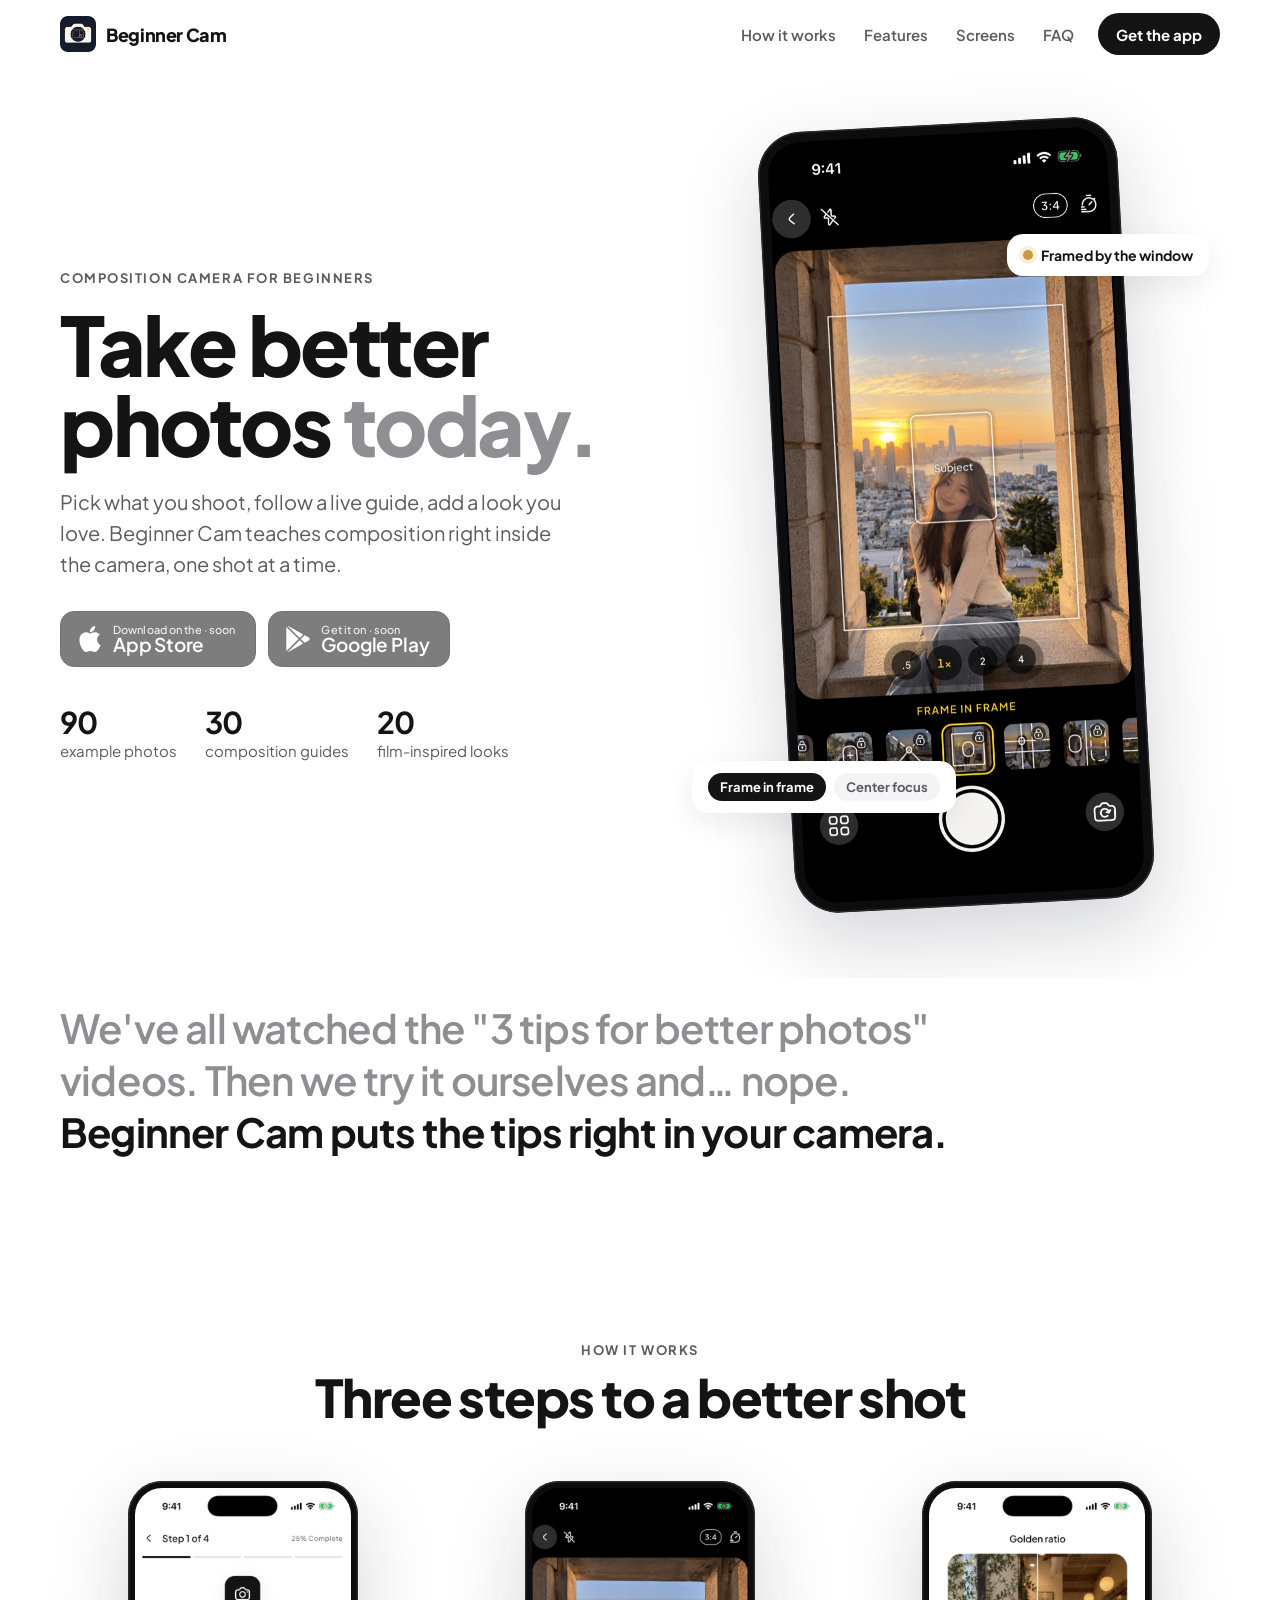
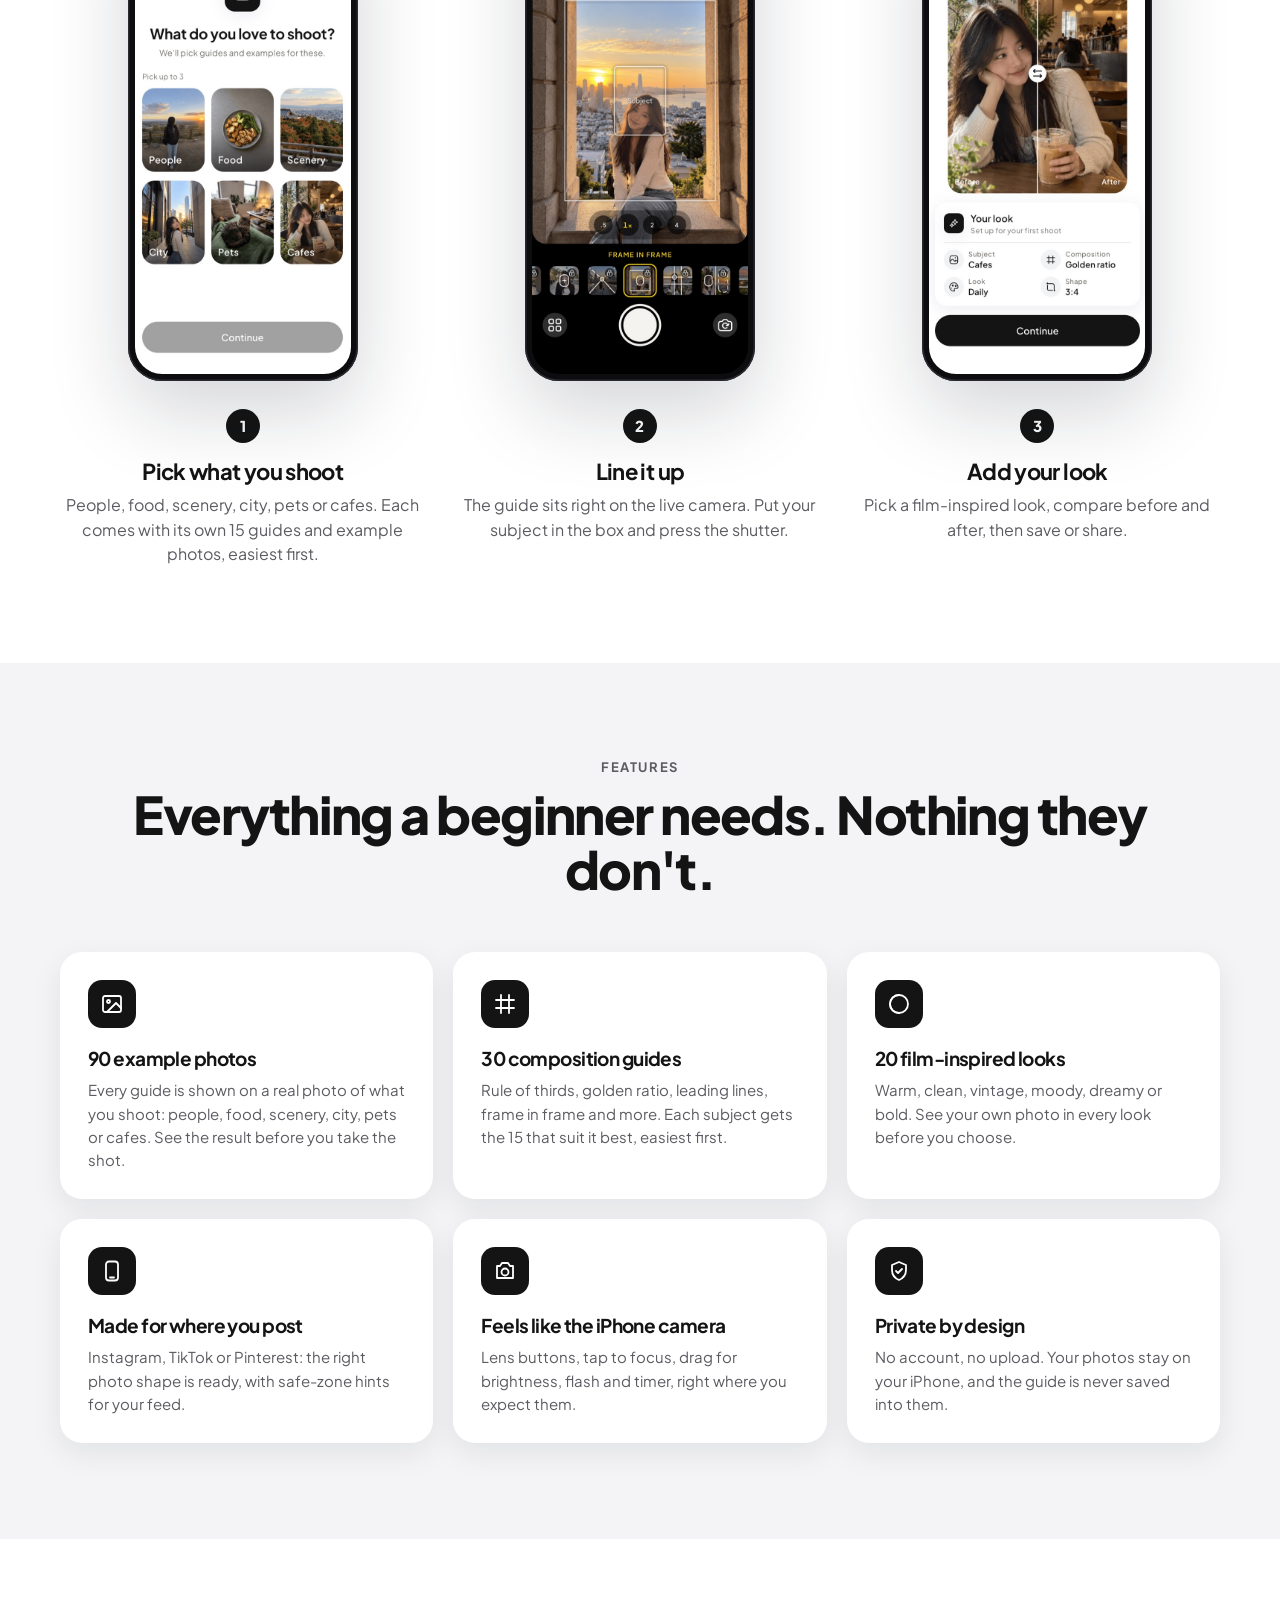
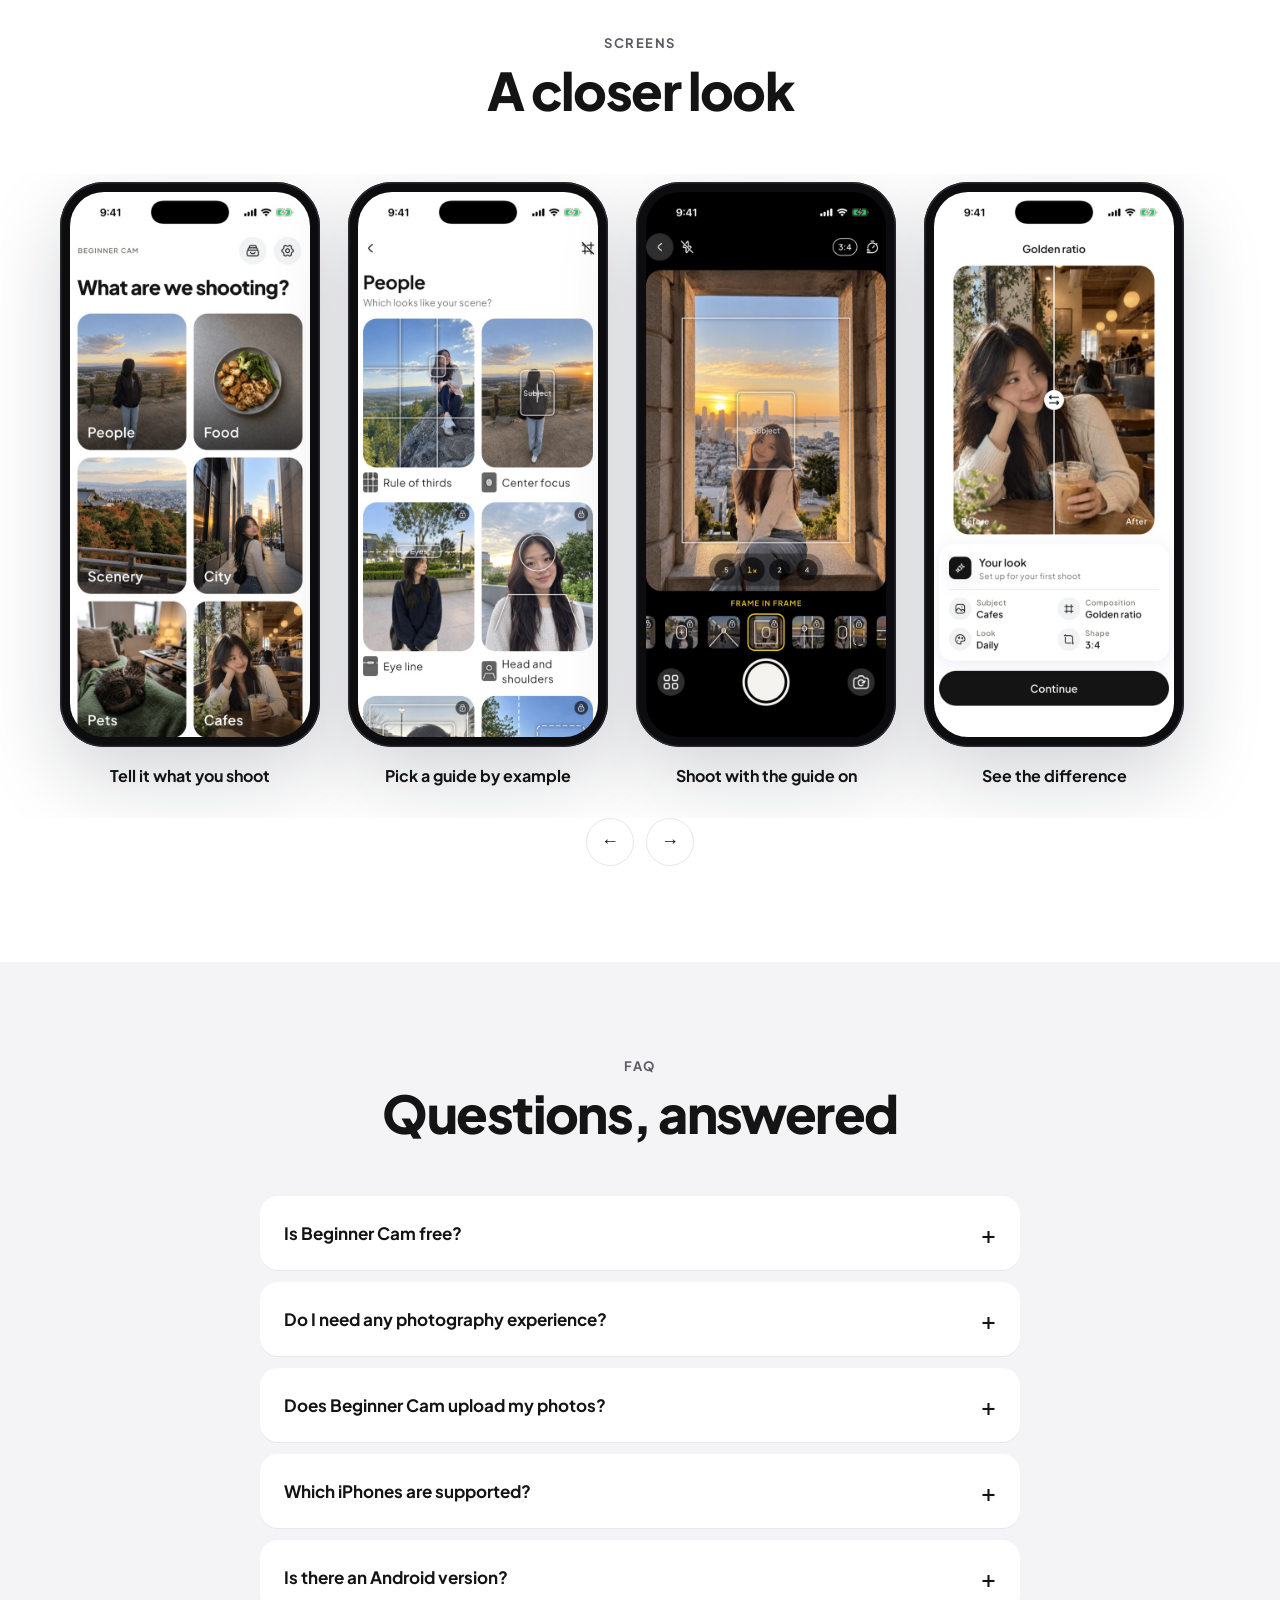
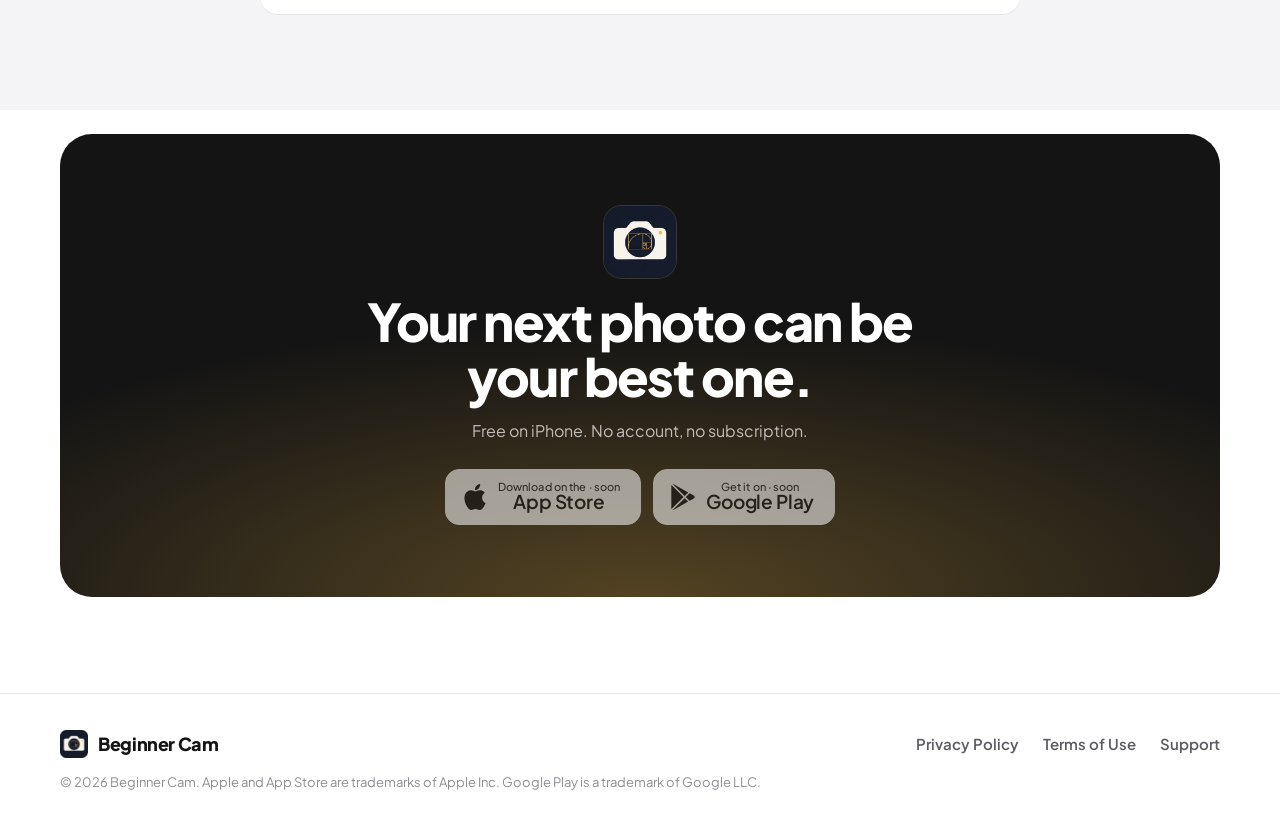
==== index.html @ d9dfa96e "Add support page and link Support to it New /support page with a contact box (pre-filled email and w" ====
<!doctype html>
<html lang="en">
<head>
  <meta charset="utf-8">
  <meta name="viewport" content="width=device-width, initial-scale=1, viewport-fit=cover">

  <!-- SEO. Replace https://www.beginnercam.com/ everywhere (see README.md). -->
  <title>Beginner Cam – Composition Camera: Take Better Photos Today</title>
  <meta name="description" content="Beginner Cam is a free iPhone camera that teaches composition. Pick what you shoot, follow a live guide like the rule of thirds, add a film-inspired look, and take photos you're proud of.">
  <meta name="keywords" content="composition camera, rule of thirds app, photography for beginners, iPhone camera app, photo composition guide, golden ratio camera, better photos">
  <link rel="canonical" href="https://www.beginnercam.com/">
  <meta name="robots" content="index, follow">
  <meta name="theme-color" content="#ffffff">
  <meta name="apple-itunes-app" content="app-id=YOUR_APP_ID">

  <!-- Open Graph and Twitter cards -->
  <meta property="og:type" content="website">
  <meta property="og:site_name" content="Beginner Cam">
  <meta property="og:title" content="Beginner Cam – Take better photos today">
  <meta property="og:description" content="A free iPhone camera with live composition guides and film-inspired looks. Learn the rule of thirds and more, one shot at a time.">
  <meta property="og:url" content="https://www.beginnercam.com/">
  <meta property="og:image" content="https://www.beginnercam.com/assets/og-image.jpg">
  <meta property="og:image:width" content="1200">
  <meta property="og:image:height" content="630">
  <meta property="og:image:alt" content="Beginner Cam screens: pick a subject, shoot with a live guide, compare before and after">
  <meta name="twitter:card" content="summary_large_image">
  <meta name="twitter:title" content="Beginner Cam – Take better photos today">
  <meta name="twitter:description" content="A free iPhone camera with live composition guides and film-inspired looks.">
  <meta name="twitter:image" content="https://www.beginnercam.com/assets/og-image.jpg">

  <link rel="icon" href="favicon.ico" sizes="48x48">
  <link rel="icon" href="assets/favicon-96.png" sizes="96x96" type="image/png">
  <link rel="apple-touch-icon" href="apple-touch-icon.png">
  <link rel="manifest" href="site.webmanifest">

  <link rel="preconnect" href="https://fonts.googleapis.com">
  <link rel="preconnect" href="https://fonts.gstatic.com" crossorigin>
  <link href="https://fonts.googleapis.com/css2?family=Plus+Jakarta+Sans:wght@400;500;600;700;800&display=swap" rel="stylesheet">
  <link rel="stylesheet" href="css/style.css">

  <!-- Structured data: the app, and the FAQ below (keep them in sync). -->
  <script type="application/ld+json">
  {
    "@context": "https://schema.org",
    "@type": "MobileApplication",
    "name": "Beginner Cam – Composition Camera",
    "operatingSystem": "iOS 16 or later",
    "applicationCategory": "PhotographyApplication",
    "description": "A free iPhone camera that teaches composition with live guides and film-inspired looks.",
    "url": "https://www.beginnercam.com/",
    "image": "https://www.beginnercam.com/assets/og-image.jpg",
    "downloadUrl": "https://apps.apple.com/app/idYOUR_APP_ID",
    "offers": { "@type": "Offer", "price": "0", "priceCurrency": "USD" }
  }
  </script>
  <script type="application/ld+json">
  {
    "@context": "https://schema.org",
    "@type": "FAQPage",
    "mainEntity": [
      { "@type": "Question", "name": "Is Beginner Cam free?",
        "acceptedAnswer": { "@type": "Answer", "text": "Yes. Every subject comes with free guides and looks. You can also try every Pro guide and look for free; one payment unlocks saving and sharing those photos. There is no subscription." } },
      { "@type": "Question", "name": "Do I need any photography experience?",
        "acceptedAnswer": { "@type": "Answer", "text": "No. Beginner Cam was made for people who are just starting. Pick what you are shooting, line your subject up with the guide, and press the shutter." } },
      { "@type": "Question", "name": "Does Beginner Cam upload my photos?",
        "acceptedAnswer": { "@type": "Answer", "text": "No. There is no account and no upload. Your photos stay on your iPhone, and the guide lines are never saved into them." } },
      { "@type": "Question", "name": "Which iPhones are supported?",
        "acceptedAnswer": { "@type": "Answer", "text": "Any iPhone running iOS 16 or later." } },
      { "@type": "Question", "name": "Is there an Android version?",
        "acceptedAnswer": { "@type": "Answer", "text": "Beginner Cam is on iPhone today. An Android version is planned." } }
    ]
  }
  </script>
</head>
<body>
  <a class="skip-link" href="#main">Skip to content</a>

  <!-- Top navigation -->
  <header class="nav" id="top">
    <div class="container nav__inner">
      <a class="brand" href="#top" aria-label="Beginner Cam home">
        <img src="assets/icon.webp" alt="" width="36" height="36">
        <span>Beginner Cam</span>
      </a>
      <nav class="nav__links" aria-label="Main">
        <a href="#how">How it works</a>
        <a href="#features">Features</a>
        <a href="#screens">Screens</a>
        <a href="#faq">FAQ</a>
      </nav>
      <a class="btn btn--dark btn--small" href="#download">Get the app</a>
    </div>
  </header>

  <!-- Sticky download bar: slides in once the hero scrolls away (js/main.js). -->
  <div class="sticky-cta" id="sticky-cta" aria-hidden="true">
    <div class="container sticky-cta__inner">
      <div class="sticky-cta__app">
        <img src="assets/icon.webp" alt="" width="44" height="44">
        <div>
          <strong>Beginner Cam</strong>
          <span>Free on iPhone · Composition camera</span>
        </div>
      </div>
      <div class="sticky-cta__buttons">
        <a class="store-badge store-badge--compact store-badge--simple" data-store="apple" href="https://apps.apple.com/app/idYOUR_APP_ID" tabindex="-1" aria-label="Download Beginner Cam on the App Store">
          <svg class="store-badge__logo" viewBox="0 0 24 24" aria-hidden="true"><use href="#logo-apple"/></svg>
          <span class="store-badge__text">Download</span>
        </a>
      </div>
    </div>
  </div>

  <main id="main">
    <!-- Hero -->
    <section class="hero" id="hero">
      <div class="container hero__grid">
        <div class="hero__copy">
          <p class="eyebrow reveal">Composition camera for beginners</p>
          <h1 class="reveal">Take better photos <span class="muted">today.</span></h1>
          <p class="lead reveal">Pick what you shoot, follow a live guide, add a look you love. Beginner Cam teaches composition right inside the camera, one shot at a time.</p>
          <div class="badges reveal" id="download">
            <a class="store-badge" data-store="apple" href="https://apps.apple.com/app/idYOUR_APP_ID">
              <svg class="store-badge__logo" viewBox="0 0 24 24" aria-hidden="true"><use href="#logo-apple"/></svg>
              <span class="store-badge__text"><small>Download on the</small>App Store</span>
            </a>
            <a class="store-badge" data-store="google" href="https://play.google.com/store/apps/details?id=YOUR_PACKAGE">
              <svg class="store-badge__logo" viewBox="0 0 24 24" aria-hidden="true"><use href="#logo-play"/></svg>
              <span class="store-badge__text"><small>Get it on</small>Google Play</span>
            </a>
          </div>
          <ul class="hero__facts reveal" aria-label="Highlights">
            <li><strong>90</strong> example photos</li>
            <li><strong>30</strong> composition guides</li>
            <li><strong>20</strong> film-inspired looks</li>
          </ul>
        </div>
        <div class="hero__visual reveal">
          <div class="phone phone--hero">
            <img src="assets/screens/camera.jpg" alt="The Beginner Cam camera with a Frame in frame guide: a woman framed by a stone window over the city at sunset" width="600" height="1304" fetchpriority="high">
          </div>
          <div class="float-card float-card--top" aria-hidden="true">
            <span class="dot dot--gold"></span> Framed by the window
          </div>
          <div class="float-card float-card--bottom" aria-hidden="true">
            <span class="chip">Frame in frame</span>
            <span class="chip chip--ghost">Center focus</span>
          </div>
        </div>
      </div>
    </section>

    <!-- The problem, in one line -->
    <section class="statement">
      <div class="container">
        <p class="reveal">We've all watched the "3 tips for better photos" videos. Then we try it ourselves and… nope. <strong>Beginner Cam puts the tips right in your camera.</strong></p>
      </div>
    </section>

    <!-- How it works -->
    <section class="section" id="how" aria-labelledby="how-title">
      <div class="container">
        <header class="section__head reveal">
          <p class="eyebrow">How it works</p>
          <h2 id="how-title">Three steps to a better shot</h2>
        </header>
        <ol class="steps">
          <li class="step reveal">
            <div class="phone phone--small"><img src="assets/screens/quiz.jpg" alt="Choosing what you love to shoot: people, food, scenery, city, pets, cafes" width="600" height="1304" loading="lazy"></div>
            <span class="step__num">1</span>
            <h3>Pick what you shoot</h3>
            <p>People, food, scenery, city, pets or cafes. Each comes with its own 15 guides and example photos, easiest first.</p>
          </li>
          <li class="step reveal">
            <div class="phone phone--small"><img src="assets/screens/camera.jpg" alt="The camera with a live composition guide" width="600" height="1304" loading="lazy"></div>
            <span class="step__num">2</span>
            <h3>Line it up</h3>
            <p>The guide sits right on the live camera. Put your subject in the box and press the shutter.</p>
          </li>
          <li class="step reveal">
            <div class="phone phone--small"><img src="assets/screens/result.jpg" alt="Before and after comparison with the chosen look" width="600" height="1304" loading="lazy"></div>
            <span class="step__num">3</span>
            <h3>Add your look</h3>
            <p>Pick a film-inspired look, compare before and after, then save or share.</p>
          </li>
        </ol>
      </div>
    </section>

    <!-- Features -->
    <section class="section section--soft" id="features" aria-labelledby="features-title">
      <div class="container">
        <header class="section__head reveal">
          <p class="eyebrow">Features</p>
          <h2 id="features-title">Everything a beginner needs. Nothing they don't.</h2>
        </header>
        <div class="features">
          <article class="feature reveal">
            <div class="feature__icon" aria-hidden="true"><svg viewBox="0 0 24 24"><rect x="3" y="4" width="18" height="16" rx="2"/><circle cx="8.5" cy="9.5" r="1.5"/><path d="M21 16l-5-5-9 9"/></svg></div>
            <h3>90 example photos</h3>
            <p>Every guide is shown on a real photo of what you shoot: people, food, scenery, city, pets or cafes. See the result before you take the shot.</p>
          </article>
          <article class="feature reveal">
            <div class="feature__icon" aria-hidden="true"><svg viewBox="0 0 24 24"><path d="M8 3v18M16 3v18M3 8h18M3 16h18"/></svg></div>
            <h3>30 composition guides</h3>
            <p>Rule of thirds, golden ratio, leading lines, frame in frame and more. Each subject gets the 15 that suit it best, easiest first.</p>
          </article>
          <article class="feature reveal">
            <div class="feature__icon" aria-hidden="true"><svg viewBox="0 0 24 24"><circle cx="12" cy="12" r="9"/><path d="M12 3a9 9 0 0 0 0 18"/></svg></div>
            <h3>20 film-inspired looks</h3>
            <p>Warm, clean, vintage, moody, dreamy or bold. See your own photo in every look before you choose.</p>
          </article>
          <article class="feature reveal">
            <div class="feature__icon" aria-hidden="true"><svg viewBox="0 0 24 24"><rect x="6" y="2.5" width="12" height="19" rx="3"/><path d="M10 18.5h4"/></svg></div>
            <h3>Made for where you post</h3>
            <p>Instagram, TikTok or Pinterest: the right photo shape is ready, with safe-zone hints for your feed.</p>
          </article>
          <article class="feature reveal">
            <div class="feature__icon" aria-hidden="true"><svg viewBox="0 0 24 24"><path d="M4 7h3l2-3h6l2 3h3v12H4z"/><circle cx="12" cy="13" r="3.5"/></svg></div>
            <h3>Feels like the iPhone camera</h3>
            <p>Lens buttons, tap to focus, drag for brightness, flash and timer, right where you expect them.</p>
          </article>
          <article class="feature reveal">
            <div class="feature__icon" aria-hidden="true"><svg viewBox="0 0 24 24"><path d="M12 3l7 3v5c0 5-3.5 8.5-7 10-3.5-1.5-7-5-7-10V6z"/><path d="M9 12l2 2 4-4"/></svg></div>
            <h3>Private by design</h3>
            <p>No account, no upload. Your photos stay on your iPhone, and the guide is never saved into them.</p>
          </article>
        </div>
      </div>
    </section>

    <!-- Screenshots -->
    <section class="section" id="screens" aria-labelledby="screens-title">
      <div class="container">
        <header class="section__head reveal">
          <p class="eyebrow">Screens</p>
          <h2 id="screens-title">A closer look</h2>
        </header>
      </div>
      <div class="gallery" tabindex="0" aria-label="App screenshots, scroll sideways">
        <figure class="gallery__item">
          <div class="phone"><img src="assets/screens/home.jpg" alt="Home screen with six subjects" width="600" height="1304" loading="lazy"></div>
          <figcaption>Tell it what you shoot</figcaption>
        </figure>
        <figure class="gallery__item">
          <div class="phone"><img src="assets/screens/picker.jpg" alt="Composition picker showing guides drawn over example photos" width="600" height="1304" loading="lazy"></div>
          <figcaption>Pick a guide by example</figcaption>
        </figure>
        <figure class="gallery__item">
          <div class="phone"><img src="assets/screens/camera.jpg" alt="Camera with the guide over the live view" width="600" height="1304" loading="lazy"></div>
          <figcaption>Shoot with the guide on</figcaption>
        </figure>
        <figure class="gallery__item">
          <div class="phone"><img src="assets/screens/result.jpg" alt="Before and after with your look" width="600" height="1304" loading="lazy"></div>
          <figcaption>See the difference</figcaption>
        </figure>
      </div>
      <div class="container gallery__nav">
        <button class="round-btn" type="button" data-scroll="-1" aria-label="Previous screens">&larr;</button>
        <button class="round-btn" type="button" data-scroll="1" aria-label="Next screens">&rarr;</button>
      </div>
    </section>

    <!-- FAQ -->
    <section class="section section--soft" id="faq" aria-labelledby="faq-title">
      <div class="container container--narrow">
        <header class="section__head reveal">
          <p class="eyebrow">FAQ</p>
          <h2 id="faq-title">Questions, answered</h2>
        </header>
        <div class="faq">
          <details class="reveal">
            <summary>Is Beginner Cam free?</summary>
            <p>Yes. Every subject comes with free guides and looks. You can also try every Pro guide and look for free; one payment unlocks saving and sharing those photos. There is no subscription.</p>
          </details>
          <details class="reveal">
            <summary>Do I need any photography experience?</summary>
            <p>No. Beginner Cam was made for people who are just starting. Pick what you are shooting, line your subject up with the guide, and press the shutter.</p>
          </details>
          <details class="reveal">
            <summary>Does Beginner Cam upload my photos?</summary>
            <p>No. There is no account and no upload. Your photos stay on your iPhone, and the guide lines are never saved into them.</p>
          </details>
          <details class="reveal">
            <summary>Which iPhones are supported?</summary>
            <p>Any iPhone running iOS 16 or later.</p>
          </details>
          <details class="reveal">
            <summary>Is there an Android version?</summary>
            <p>Beginner Cam is on iPhone today. An Android version is planned.</p>
          </details>
        </div>
      </div>
    </section>

    <!-- Final call to action -->
    <section class="cta">
      <div class="container cta__inner reveal">
        <img src="assets/icon.webp" alt="" width="72" height="72">
        <h2>Your next photo can be your best one.</h2>
        <p>Free on iPhone. No account, no subscription.</p>
        <div class="badges badges--center">
          <a class="store-badge store-badge--light" data-store="apple" href="https://apps.apple.com/app/idYOUR_APP_ID">
            <svg class="store-badge__logo" viewBox="0 0 24 24" aria-hidden="true"><use href="#logo-apple"/></svg>
            <span class="store-badge__text"><small>Download on the</small>App Store</span>
          </a>
          <a class="store-badge store-badge--light" data-store="google" href="https://play.google.com/store/apps/details?id=YOUR_PACKAGE">
            <svg class="store-badge__logo" viewBox="0 0 24 24" aria-hidden="true"><use href="#logo-play"/></svg>
            <span class="store-badge__text"><small>Get it on</small>Google Play</span>
          </a>
        </div>
      </div>
    </section>
  </main>

  <footer class="footer">
    <div class="container footer__inner">
      <a class="brand" href="#top">
        <img src="assets/icon.webp" alt="" width="28" height="28">
        <span>Beginner Cam</span>
      </a>
      <nav aria-label="Footer">
        <a href="/privacy">Privacy Policy</a>
        <a href="/terms">Terms of Use</a>
        <a href="/support">Support</a>
      </nav>
      <p class="footer__legal">© <span id="year">2026</span> Beginner Cam. Apple and App Store are trademarks of Apple Inc. Google Play is a trademark of Google LLC.</p>
    </div>
  </footer>

  <!-- Store logos, used by every badge. -->
  <svg width="0" height="0" style="position:absolute" aria-hidden="true">
    <symbol id="logo-apple" viewBox="0 0 24 24"><path fill="currentColor" d="M12.152 6.896c-.948 0-2.415-1.078-3.96-1.04-2.04.027-3.91 1.183-4.961 3.014-2.117 3.675-.546 9.103 1.519 12.09 1.013 1.454 2.208 3.09 3.792 3.039 1.52-.065 2.09-.987 3.935-.987 1.831 0 2.35.987 3.96.948 1.637-.026 2.676-1.48 3.676-2.948 1.156-1.688 1.636-3.325 1.662-3.415-.039-.013-3.182-1.221-3.22-4.857-.026-3.04 2.48-4.494 2.597-4.559-1.429-2.09-3.623-2.324-4.39-2.376-2-.156-3.675 1.09-4.61 1.09zM15.53 3.83c.843-1.012 1.4-2.427 1.245-3.83-1.207.052-2.662.805-3.532 1.818-.78.896-1.454 2.338-1.273 3.714 1.338.104 2.715-.688 3.559-1.701"/></symbol>
    <symbol id="logo-play" viewBox="0 0 24 24"><path fill="currentColor" d="M22.018 13.298l-3.919 2.218-3.515-3.493 3.543-3.521 3.891 2.202a1.49 1.49 0 0 1 0 2.594zM1.337.924a1.486 1.486 0 0 0-.112.568v21.017c0 .217.045.419.124.6l11.155-11.087L1.337.924zm12.207 10.065l3.258-3.238L3.45.195a1.466 1.466 0 0 0-.946-.179l11.04 10.973zm0 2.067l-11 10.933c.298.036.612-.016.906-.183l13.324-7.54-3.23-3.21z"/></symbol>
  </svg>

  <script src="js/main.js" defer></script>
</body>
</html>
---- css/style.css ----
/* Beginner Cam website. Black and white with one gold accent, like the app. */

:root {
  --ink: #141414;
  --ink-2: #5b5b61;
  --ink-3: #8e8e93;
  --canvas: #ffffff;
  --soft: #f4f4f6;
  --hairline: #e6e7eb;
  --gold: #c99a3d;
  --gold-soft: #f7efde;
  --radius: 22px;
  --radius-lg: 32px;
  --shadow: 0 10px 30px rgba(16, 24, 40, 0.08);
  --shadow-lg: 0 30px 80px rgba(16, 24, 40, 0.18);
  --max: 1160px;
  --gutter: 20px;
  --nav-h: 68px;
  --ease: cubic-bezier(0.2, 0.8, 0.2, 1);
  font-family: "Plus Jakarta Sans", system-ui, -apple-system, "Segoe UI", sans-serif;
  color: var(--ink);
  background: var(--canvas);
  -webkit-font-smoothing: antialiased;
  text-rendering: optimizeLegibility;
}

*,
*::before,
*::after { box-sizing: border-box; }

html { scroll-behavior: smooth; scroll-padding-top: 96px; }
body { margin: 0; overflow-x: hidden; background: var(--canvas); }
img { display: block; max-width: 100%; height: auto; }
a { color: inherit; text-decoration: none; }
h1, h2, h3, p { margin: 0; }
h1, h2, h3 { letter-spacing: -0.03em; }

.container { width: min(var(--max), 100% - 2 * var(--gutter)); margin-inline: auto; }
.container--narrow { width: min(760px, 100% - 2 * var(--gutter)); }

.skip-link {
  position: absolute; left: 12px; top: -48px; z-index: 100;
  padding: 10px 14px; border-radius: 12px; background: var(--ink); color: #fff;
}
.skip-link:focus { top: 12px; }

:focus-visible { outline: 3px solid var(--gold); outline-offset: 3px; border-radius: 8px; }

.eyebrow {
  font-size: 13px; font-weight: 700; letter-spacing: 0.12em;
  text-transform: uppercase; color: var(--ink-2);
}
.muted { color: var(--ink-3); }

/* Buttons */
.btn {
  display: inline-flex; align-items: center; justify-content: center;
  height: 52px; padding: 0 24px; border-radius: 999px;
  font-weight: 700; transition: transform 0.2s var(--ease), background 0.2s;
}
.btn:active { transform: scale(0.97); }
.btn--dark { background: var(--ink); color: #fff; }
.btn--dark:hover { background: #2a2a2e; }
.btn--small { height: 42px; padding: 0 18px; font-size: 15px; }

/* Store badges: replace with the official artwork before launch (README). */
.badges { display: flex; flex-wrap: wrap; gap: 12px; }
.badges--center { justify-content: center; }
.store-badge {
  display: inline-flex; align-items: center; gap: 10px;
  height: 56px; padding: 0 20px 0 16px; border-radius: 14px;
  background: var(--ink); color: #fff; border: 1px solid #000;
  transition: transform 0.2s var(--ease), box-shadow 0.2s var(--ease);
}
.store-badge:hover { transform: translateY(-2px); box-shadow: var(--shadow); }
.store-badge__logo { width: 26px; height: 26px; flex: none; }
.store-badge__text { display: flex; flex-direction: column; line-height: 1.05; font-size: 19px; font-weight: 600; letter-spacing: -0.01em; }
.store-badge__text small { font-size: 11px; font-weight: 500; letter-spacing: 0.01em; opacity: 0.9; }
.store-badge--compact { height: 44px; padding: 0 14px 0 12px; border-radius: 11px; gap: 8px; }
.store-badge--compact .store-badge__logo { width: 20px; height: 20px; }
.store-badge--compact .store-badge__text { font-size: 15px; }
.store-badge--compact .store-badge__text small { font-size: 9px; }
.store-badge--light { background: #fff; color: var(--ink); border-color: #fff; }
.store-badge.is-soon { opacity: 0.55; cursor: default; pointer-events: none; }
.store-badge.is-soon .store-badge__text small::after { content: " · soon"; }
.store-badge--simple { padding: 0 18px 0 14px; border-radius: 999px; }
.store-badge--simple .store-badge__text { flex-direction: row; white-space: nowrap; font-size: 15px; font-weight: 700; }
.store-badge--simple.is-soon .store-badge__text::after { content: " · soon"; font-weight: 500; opacity: .8; }

/* Top navigation */
.nav {
  position: absolute; inset: 0 0 auto; z-index: 20; height: var(--nav-h);
  display: flex; align-items: center;
}
.nav__inner { display: flex; align-items: center; gap: 24px; }
.brand { display: inline-flex; align-items: center; gap: 10px; font-weight: 800; letter-spacing: -0.02em; font-size: 18px; }
.nav__links { display: flex; gap: 28px; margin-left: auto; font-weight: 600; font-size: 15px; color: var(--ink-2); }
.nav__links a:hover { color: var(--ink); }

/* Sticky download bar */
.sticky-cta {
  position: fixed; inset: 0 0 auto; z-index: 50;
  background: rgba(255, 255, 255, 0.86);
  -webkit-backdrop-filter: saturate(180%) blur(16px);
  backdrop-filter: saturate(180%) blur(16px);
  border-bottom: 1px solid var(--hairline);
  transform: translateY(-110%);
  transition: transform 0.45s var(--ease), box-shadow 0.45s var(--ease);
}
.sticky-cta.is-visible { transform: translateY(0); box-shadow: 0 6px 24px rgba(16, 24, 40, 0.06); }
.sticky-cta__inner { display: flex; align-items: center; justify-content: space-between; gap: 16px; min-height: 72px; padding-block: 12px; }
.sticky-cta__app { display: flex; align-items: center; gap: 12px; min-width: 0; }
.sticky-cta__app img { flex: none; }
.sticky-cta__app strong { display: block; font-size: 16px; }
.sticky-cta__app span { display: block; font-size: 13px; color: var(--ink-2); white-space: nowrap; overflow: hidden; text-overflow: ellipsis; }
.sticky-cta__buttons { display: flex; gap: 8px; flex: none; }

/* Hero */
.hero { position: relative; padding: calc(var(--nav-h) + 56px) 0 72px; overflow: hidden; }
.hero::before {
  content: ""; position: absolute; inset: -20% -10% auto auto; width: 720px; height: 720px;
  background: radial-gradient(closest-side, var(--gold-soft), transparent);
  z-index: -1;
}
.hero__grid { display: grid; grid-template-columns: 1.05fr 0.95fr; gap: 48px; align-items: center; }
.hero h1 { font-size: clamp(44px, 6.4vw, 84px); line-height: 0.98; font-weight: 800; margin: 18px 0 22px; }
.lead { font-size: clamp(17px, 1.6vw, 20px); line-height: 1.55; color: var(--ink-2); max-width: 34ch; margin-bottom: 32px; }
.hero__facts { list-style: none; display: flex; flex-wrap: wrap; gap: 28px; padding: 0; margin: 36px 0 0; color: var(--ink-2); font-size: 15px; }
.hero__facts strong { display: block; font-size: 30px; color: var(--ink); letter-spacing: -0.03em; }
.hero__visual { position: relative; display: grid; place-items: center; }

/* Phone frame around screenshots */
.phone {
  position: relative; border-radius: 44px; padding: 10px; background: #0d0d0f;
  box-shadow: var(--shadow-lg), inset 0 0 0 1.5px #2a2a2e;
  aspect-ratio: 600 / 1304;
}
.phone img { width: 100%; height: 100%; object-fit: cover; border-radius: 34px; }
.phone--hero { width: min(360px, 78vw); transform: rotate(-3deg); }
.phone--small { width: min(230px, 62vw); margin: 0 auto 28px; border-radius: 34px; padding: 7px; }
.phone--small img { border-radius: 27px; }

.float-card {
  position: absolute; display: flex; align-items: center; gap: 8px;
  padding: 12px 16px; border-radius: 16px; background: #fff;
  box-shadow: var(--shadow); font-weight: 700; font-size: 14px;
  animation: float 6s ease-in-out infinite;
}
.float-card--top { top: 14%; right: 2%; }
.float-card--bottom { bottom: 12%; left: 0; animation-delay: -3s; }
.dot { width: 10px; height: 10px; border-radius: 50%; }
.dot--gold { background: var(--gold); box-shadow: 0 0 0 4px var(--gold-soft); }
.chip { padding: 6px 12px; border-radius: 999px; background: var(--ink); color: #fff; font-size: 13px; }
.chip--ghost { background: var(--soft); color: var(--ink-2); }
@keyframes float { 50% { transform: translateY(-10px); } }

/* Statement */
.statement { padding: 24px 0 88px; }
.statement p {
  font-size: clamp(24px, 3.2vw, 40px); line-height: 1.3; font-weight: 600;
  letter-spacing: -0.02em; color: var(--ink-3); max-width: 900px;
}
.statement strong { color: var(--ink); font-weight: 700; }

/* Sections */
.section { padding: 96px 0; }
.section--soft { background: var(--soft); }
.section__head { text-align: center; margin-bottom: 56px; }
.section__head h2 { font-size: clamp(32px, 4.4vw, 52px); line-height: 1.05; font-weight: 800; margin-top: 12px; }

/* Steps */
.steps { list-style: none; padding: 0; margin: 0; display: grid; grid-template-columns: repeat(3, 1fr); gap: 32px; }
.step { text-align: center; }
.step__num {
  display: inline-grid; place-items: center; width: 34px; height: 34px; border-radius: 50%;
  background: var(--ink); color: #fff; font-weight: 800; font-size: 15px; margin-bottom: 14px;
}
.step h3 { font-size: 22px; margin-bottom: 8px; }
.step p { color: var(--ink-2); line-height: 1.55; max-width: 30ch; margin-inline: auto; }

/* Features */
.features { display: grid; grid-template-columns: repeat(3, 1fr); gap: 20px; }
.feature {
  background: #fff; border-radius: var(--radius); padding: 28px; box-shadow: var(--shadow);
  transition: transform 0.3s var(--ease), box-shadow 0.3s var(--ease);
}
.feature:hover { transform: translateY(-4px); box-shadow: var(--shadow-lg); }
.feature__icon {
  width: 48px; height: 48px; border-radius: 14px; background: var(--ink); color: #fff;
  display: grid; place-items: center; margin-bottom: 18px;
}
.feature__icon svg { width: 24px; height: 24px; fill: none; stroke: currentColor; stroke-width: 1.8; stroke-linecap: round; stroke-linejoin: round; }
.feature h3 { font-size: 19px; margin-bottom: 8px; }
.feature p { color: var(--ink-2); line-height: 1.55; font-size: 15px; }

/* Screenshot gallery: sideways scroll with snap */
.gallery {
  display: flex; gap: 28px; overflow-x: auto; scroll-snap-type: x mandatory;
  padding: 8px max(var(--gutter), calc((100vw - var(--max)) / 2)) 32px;
  scrollbar-width: none;
}
.gallery::-webkit-scrollbar { display: none; }
.gallery__item { flex: none; width: min(260px, 66vw); margin: 0; scroll-snap-align: center; text-align: center; }
.gallery__item figcaption { margin-top: 18px; font-weight: 700; }
.gallery__nav { display: flex; justify-content: center; gap: 12px; }
.round-btn {
  width: 48px; height: 48px; border-radius: 50%; border: 1px solid var(--hairline);
  background: #fff; font-size: 18px; cursor: pointer; color: var(--ink);
  transition: background 0.2s, transform 0.2s var(--ease);
}
.round-btn:hover { background: var(--soft); }
.round-btn:active { transform: scale(0.94); }

/* FAQ */
.faq { display: grid; gap: 12px; }
.faq details {
  background: #fff; border-radius: 18px; padding: 0 24px; box-shadow: 0 1px 0 var(--hairline);
}
.faq summary {
  list-style: none; cursor: pointer; padding: 22px 0; font-weight: 700; font-size: 17px;
  display: flex; justify-content: space-between; align-items: center; gap: 16px;
}
.faq summary::-webkit-details-marker { display: none; }
.faq summary::after { content: "+"; font-size: 24px; font-weight: 500; transition: transform 0.3s var(--ease); }
.faq details[open] summary::after { transform: rotate(45deg); }
.faq details p { padding: 0 0 22px; color: var(--ink-2); line-height: 1.6; }

/* Final CTA */
.cta { padding: 24px 0 96px; }
.cta__inner {
  background: var(--ink); color: #fff; border-radius: var(--radius-lg);
  padding: 72px 24px; text-align: center; display: grid; justify-items: center; gap: 16px;
  position: relative; overflow: hidden;
}
.cta__inner::before {
  content: ""; position: absolute; inset: auto -20% -60% -20%; height: 120%;
  background: radial-gradient(closest-side, rgba(201, 154, 61, 0.35), transparent);
}
.cta__inner > * { position: relative; }
.cta__inner img { border-radius: 18px; box-shadow: 0 0 0 1px rgba(255,255,255,.15); }
.cta h2 { font-size: clamp(30px, 4.4vw, 52px); line-height: 1.05; font-weight: 800; max-width: 18ch; }
.cta p { color: rgba(255, 255, 255, 0.7); margin-bottom: 12px; }

/* Footer */
.footer { border-top: 1px solid var(--hairline); padding: 36px 0 48px; }
.footer__inner { display: flex; flex-wrap: wrap; align-items: center; gap: 16px 32px; }
.footer nav { display: flex; gap: 24px; margin-left: auto; color: var(--ink-2); font-weight: 600; font-size: 15px; }
.footer nav a:hover { color: var(--ink); }
.footer__legal { width: 100%; color: var(--ink-3); font-size: 13px; }

/* Scroll reveal (js/main.js adds .is-in) */
.js .reveal { opacity: 0; transform: translateY(24px); transition: opacity 0.7s var(--ease), transform 0.7s var(--ease); }
.js .reveal.is-in { opacity: 1; transform: none; }

/* Legal pages */
.legal { padding: calc(var(--nav-h) + 40px) 0 96px; }
.legal h1 { font-size: clamp(34px, 5vw, 52px); font-weight: 800; margin-bottom: 8px; }
.legal .updated { color: var(--ink-3); margin-bottom: 40px; }
.legal h2 { font-size: 22px; margin: 36px 0 10px; }
.legal p, .legal li { color: var(--ink-2); line-height: 1.7; }
.legal ul { padding-left: 22px; }
.legal a { text-decoration: underline; }
.legal .note { background: var(--gold-soft); border-radius: 14px; padding: 14px 18px; color: var(--ink); }

/* Support page */
.support-contact { background: var(--soft); border-radius: var(--radius); padding: 28px 28px 22px; margin-bottom: 8px; }
.support-contact h2 { margin-top: 0; }
.support-contact .btn { margin: 10px 0 8px; text-decoration: none; }
.legal .support-contact__email { color: var(--ink-3); font-size: 15px; margin-bottom: 18px; }
.legal .faq details { background: var(--soft); box-shadow: none; }
.legal .faq summary { font-size: 16px; padding: 18px 0; }
.legal .faq details p { padding-bottom: 18px; }
.support-more { margin-top: 40px; }
@media (max-width: 720px) { .support-contact { padding: 22px 20px 16px; } }

/* Tablet */
@media (max-width: 960px) {
  .hero__grid { grid-template-columns: 1fr; text-align: center; }
  .lead { margin-inline: auto; }
  .badges { justify-content: center; }
  .hero__facts { justify-content: center; }
  .hero__visual { margin-top: 24px; }
  .features { grid-template-columns: repeat(2, 1fr); }
  .statement p { text-align: center; margin-inline: auto; }
}

/* Phone */
@media (max-width: 720px) {
  :root { --nav-h: 60px; }
  .nav__links { display: none; }
  .nav__inner > .btn { margin-left: auto; }
  .hero { padding-top: calc(var(--nav-h) + 32px); }
  .steps, .features { grid-template-columns: 1fr; }
  .section { padding: 72px 0; }
  .float-card { display: none; }
  .hero__facts { gap: 18px; font-size: 13px; flex-wrap: nowrap; }
  .hero__facts strong { font-size: 26px; }
  .phone--hero { transform: none; }
  .footer nav { margin-left: 0; }
  /* The sticky bar: keep the app name, one compact button per store. */
  .sticky-cta__app span { display: none; }
  .store-badge--compact .store-badge__text small { display: none; }
  .store-badge--compact .store-badge__text { font-size: 14px; }
}

@media (max-width: 360px) {
  .sticky-cta__app strong { font-size: 15px; }
}

/* Respect Reduce Motion */
@media (prefers-reduced-motion: reduce) {
  html { scroll-behavior: auto; }
  *, *::before, *::after { animation: none !important; transition: none !important; }
  .js .reveal { opacity: 1; transform: none; }
}
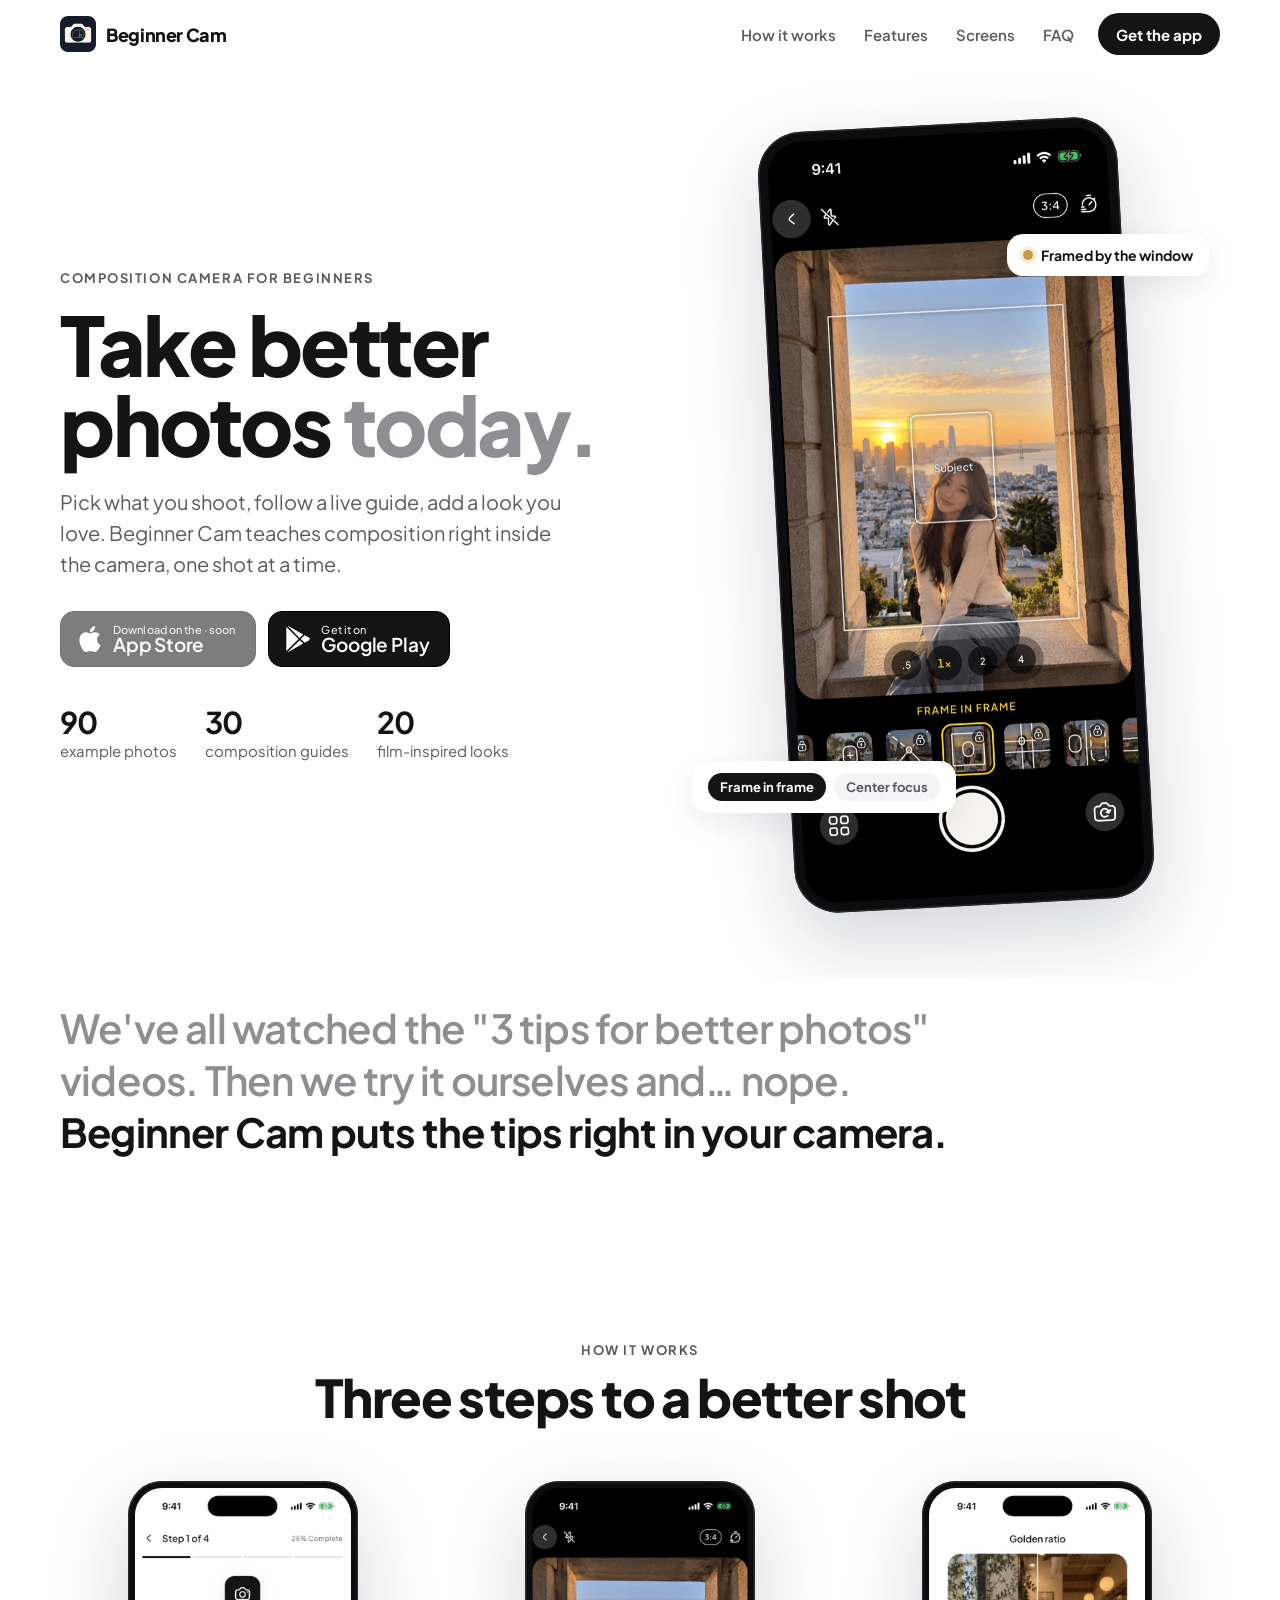
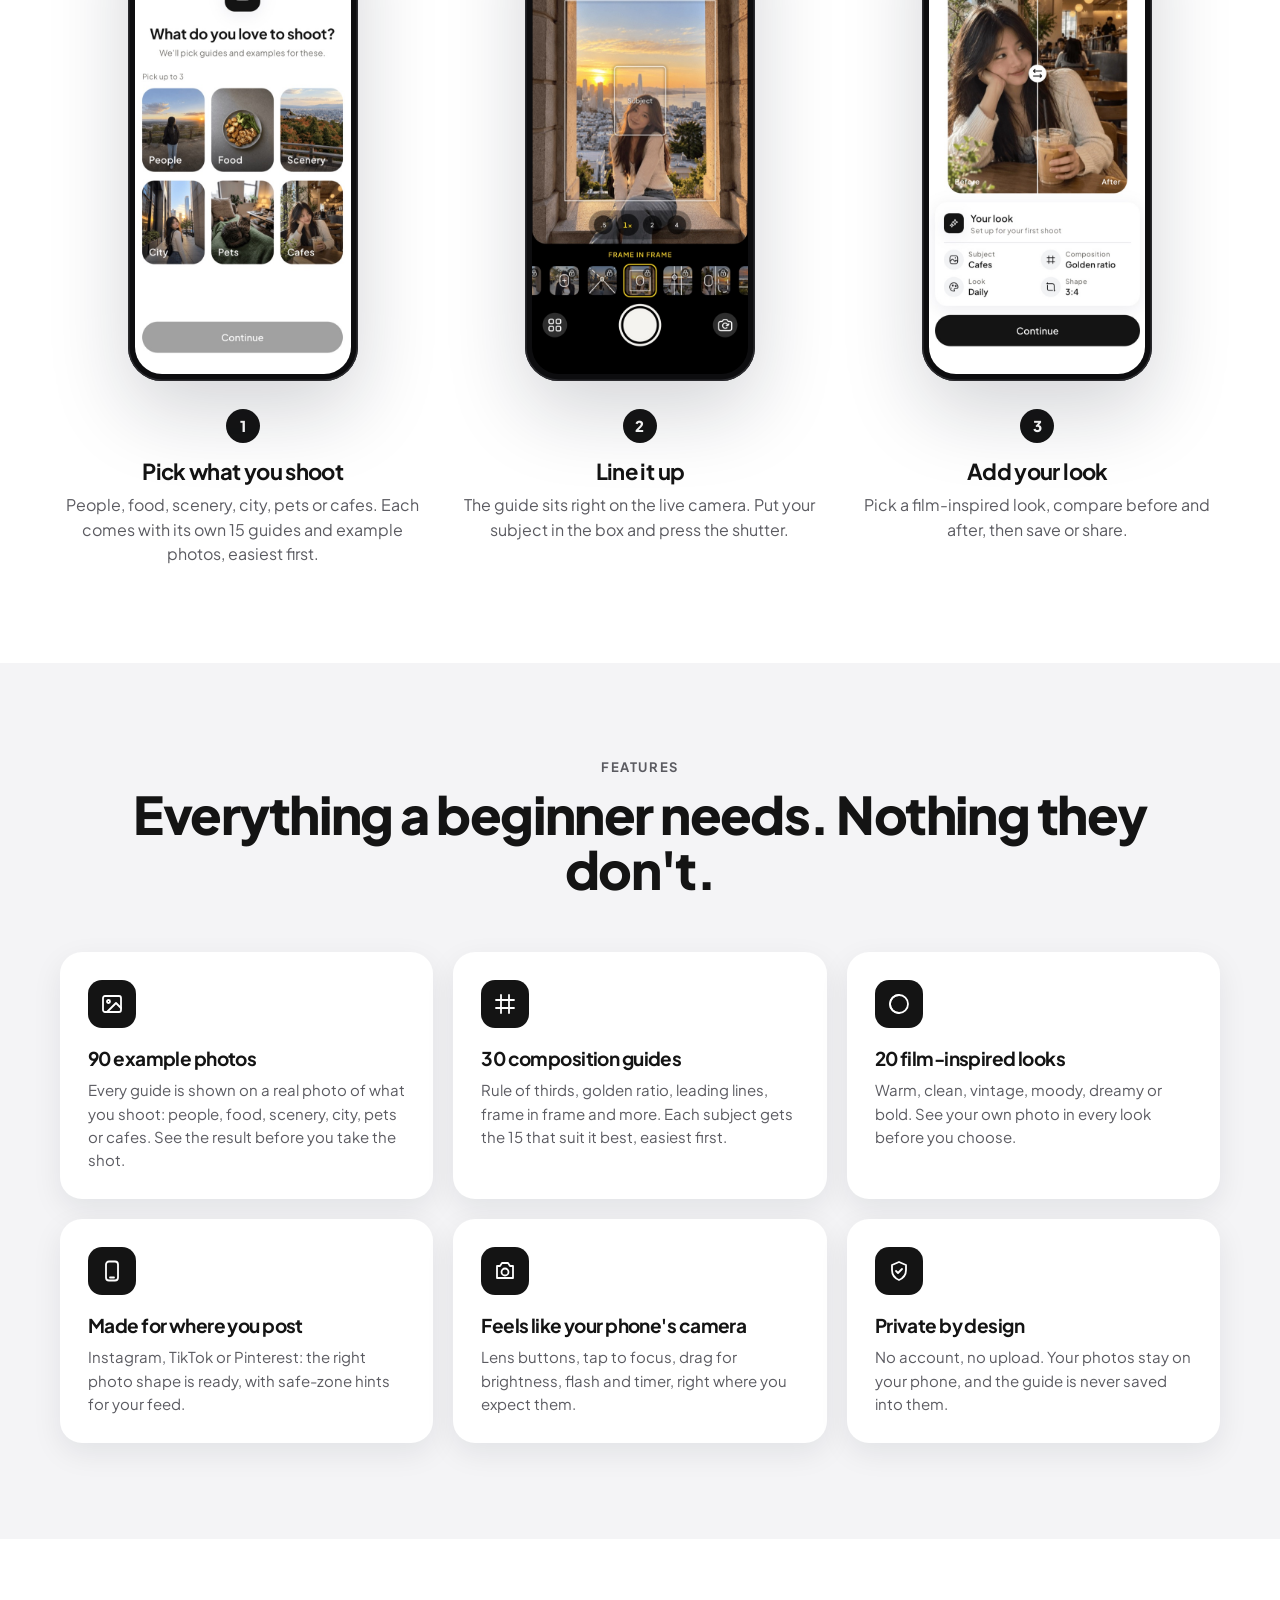
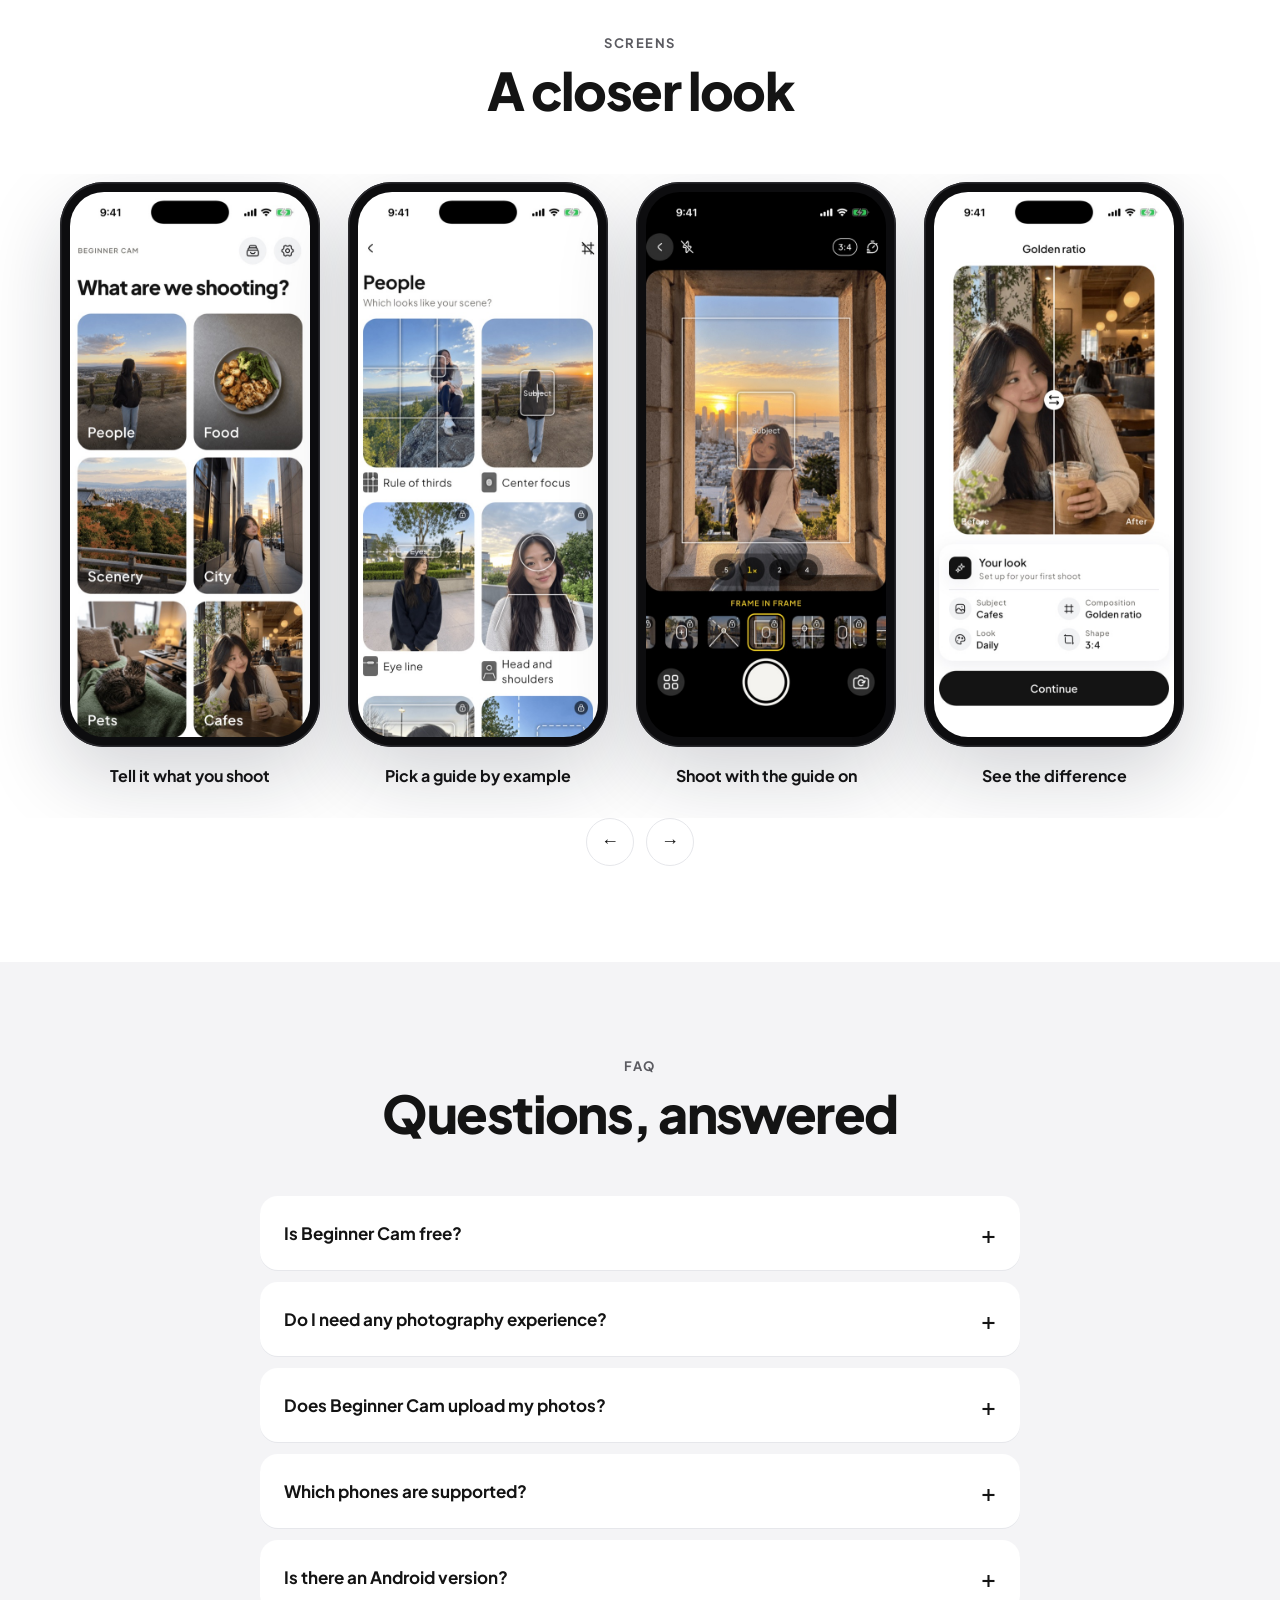
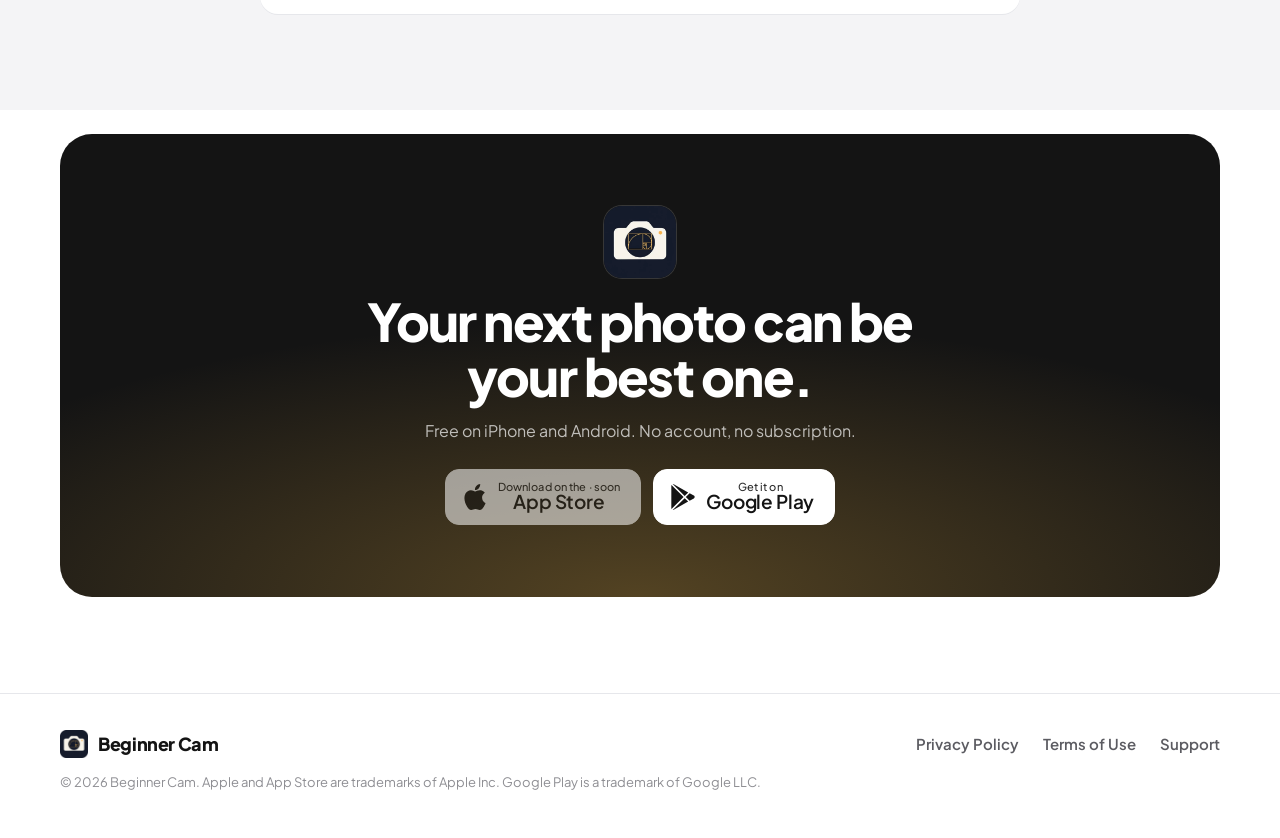
==== commit 5fe111ee: "Link Google Play now that Android is live Point the Google Play buttons at com.reach.beginnercamera " ====
--- a/index.html
+++ b/index.html
@@ -6,8 +6,8 @@
 
   <!-- SEO. Replace https://www.beginnercam.com/ everywhere (see README.md). -->
   <title>Beginner Cam – Composition Camera: Take Better Photos Today</title>
-  <meta name="description" content="Beginner Cam is a free iPhone camera that teaches composition. Pick what you shoot, follow a live guide like the rule of thirds, add a film-inspired look, and take photos you're proud of.">
-  <meta name="keywords" content="composition camera, rule of thirds app, photography for beginners, iPhone camera app, photo composition guide, golden ratio camera, better photos">
+  <meta name="description" content="Beginner Cam is a free camera app for iPhone and Android that teaches composition. Pick what you shoot, follow a live guide like the rule of thirds, add a film-inspired look, and take photos you're proud of.">
+  <meta name="keywords" content="composition camera, rule of thirds app, photography for beginners, iPhone camera app, Android camera app, photo composition guide, golden ratio camera, better photos">
   <link rel="canonical" href="https://www.beginnercam.com/">
   <meta name="robots" content="index, follow">
   <meta name="theme-color" content="#ffffff">
@@ -17,7 +17,7 @@
   <meta property="og:type" content="website">
   <meta property="og:site_name" content="Beginner Cam">
   <meta property="og:title" content="Beginner Cam – Take better photos today">
-  <meta property="og:description" content="A free iPhone camera with live composition guides and film-inspired looks. Learn the rule of thirds and more, one shot at a time.">
+  <meta property="og:description" content="A free camera app for iPhone and Android with live composition guides and film-inspired looks. Learn the rule of thirds and more, one shot at a time.">
   <meta property="og:url" content="https://www.beginnercam.com/">
   <meta property="og:image" content="https://www.beginnercam.com/assets/og-image.jpg">
   <meta property="og:image:width" content="1200">
@@ -25,7 +25,7 @@
   <meta property="og:image:alt" content="Beginner Cam screens: pick a subject, shoot with a live guide, compare before and after">
   <meta name="twitter:card" content="summary_large_image">
   <meta name="twitter:title" content="Beginner Cam – Take better photos today">
-  <meta name="twitter:description" content="A free iPhone camera with live composition guides and film-inspired looks.">
+  <meta name="twitter:description" content="A free camera app for iPhone and Android with live composition guides and film-inspired looks.">
   <meta name="twitter:image" content="https://www.beginnercam.com/assets/og-image.jpg">
 
   <link rel="icon" href="favicon.ico" sizes="48x48">
@@ -44,12 +44,12 @@
     "@context": "https://schema.org",
     "@type": "MobileApplication",
     "name": "Beginner Cam – Composition Camera",
-    "operatingSystem": "iOS 16 or later",
+    "operatingSystem": "Android, iOS 16 or later",
     "applicationCategory": "PhotographyApplication",
-    "description": "A free iPhone camera that teaches composition with live guides and film-inspired looks.",
+    "description": "A free camera app for Android and iPhone that teaches composition with live guides and film-inspired looks.",
     "url": "https://www.beginnercam.com/",
     "image": "https://www.beginnercam.com/assets/og-image.jpg",
-    "downloadUrl": "https://apps.apple.com/app/idYOUR_APP_ID",
+    "downloadUrl": "https://play.google.com/store/apps/details?id=com.reach.beginnercamera",
     "offers": { "@type": "Offer", "price": "0", "priceCurrency": "USD" }
   }
   </script>
@@ -63,11 +63,11 @@
       { "@type": "Question", "name": "Do I need any photography experience?",
         "acceptedAnswer": { "@type": "Answer", "text": "No. Beginner Cam was made for people who are just starting. Pick what you are shooting, line your subject up with the guide, and press the shutter." } },
       { "@type": "Question", "name": "Does Beginner Cam upload my photos?",
-        "acceptedAnswer": { "@type": "Answer", "text": "No. There is no account and no upload. Your photos stay on your iPhone, and the guide lines are never saved into them." } },
-      { "@type": "Question", "name": "Which iPhones are supported?",
-        "acceptedAnswer": { "@type": "Answer", "text": "Any iPhone running iOS 16 or later." } },
+        "acceptedAnswer": { "@type": "Answer", "text": "No. There is no account and no upload. Your photos stay on your phone, and the guide lines are never saved into them." } },
+      { "@type": "Question", "name": "Which phones are supported?",
+        "acceptedAnswer": { "@type": "Answer", "text": "Android phones through Google Play, where the store page shows whether your phone is supported, and iPhones running iOS 16 or later once the App Store version is out." } },
       { "@type": "Question", "name": "Is there an Android version?",
-        "acceptedAnswer": { "@type": "Answer", "text": "Beginner Cam is on iPhone today. An Android version is planned." } }
+        "acceptedAnswer": { "@type": "Answer", "text": "Yes. Beginner Cam is available for Android on Google Play. The iPhone version is coming soon to the App Store." } }
     ]
   }
   </script>
@@ -99,13 +99,17 @@
         <img src="assets/icon.webp" alt="" width="44" height="44">
         <div>
           <strong>Beginner Cam</strong>
-          <span>Free on iPhone · Composition camera</span>
+          <span>Free on iPhone and Android · Composition camera</span>
         </div>
       </div>
       <div class="sticky-cta__buttons">
         <a class="store-badge store-badge--compact store-badge--simple" data-store="apple" href="https://apps.apple.com/app/idYOUR_APP_ID" tabindex="-1" aria-label="Download Beginner Cam on the App Store">
           <svg class="store-badge__logo" viewBox="0 0 24 24" aria-hidden="true"><use href="#logo-apple"/></svg>
           <span class="store-badge__text">Download</span>
+        </a>
+        <a class="store-badge store-badge--compact store-badge--simple" data-store="google" href="https://play.google.com/store/apps/details?id=com.reach.beginnercamera" tabindex="-1" aria-label="Get Beginner Cam on Google Play">
+          <svg class="store-badge__logo" viewBox="0 0 24 24" aria-hidden="true"><use href="#logo-play"/></svg>
+          <span class="store-badge__text">Get it</span>
         </a>
       </div>
     </div>
@@ -124,7 +128,7 @@
               <svg class="store-badge__logo" viewBox="0 0 24 24" aria-hidden="true"><use href="#logo-apple"/></svg>
               <span class="store-badge__text"><small>Download on the</small>App Store</span>
             </a>
-            <a class="store-badge" data-store="google" href="https://play.google.com/store/apps/details?id=YOUR_PACKAGE">
+            <a class="store-badge" data-store="google" href="https://play.google.com/store/apps/details?id=com.reach.beginnercamera">
               <svg class="store-badge__logo" viewBox="0 0 24 24" aria-hidden="true"><use href="#logo-play"/></svg>
               <span class="store-badge__text"><small>Get it on</small>Google Play</span>
             </a>
@@ -217,13 +221,13 @@
           </article>
           <article class="feature reveal">
             <div class="feature__icon" aria-hidden="true"><svg viewBox="0 0 24 24"><path d="M4 7h3l2-3h6l2 3h3v12H4z"/><circle cx="12" cy="13" r="3.5"/></svg></div>
-            <h3>Feels like the iPhone camera</h3>
+            <h3>Feels like your phone's camera</h3>
             <p>Lens buttons, tap to focus, drag for brightness, flash and timer, right where you expect them.</p>
           </article>
           <article class="feature reveal">
             <div class="feature__icon" aria-hidden="true"><svg viewBox="0 0 24 24"><path d="M12 3l7 3v5c0 5-3.5 8.5-7 10-3.5-1.5-7-5-7-10V6z"/><path d="M9 12l2 2 4-4"/></svg></div>
             <h3>Private by design</h3>
-            <p>No account, no upload. Your photos stay on your iPhone, and the guide is never saved into them.</p>
+            <p>No account, no upload. Your photos stay on your phone, and the guide is never saved into them.</p>
           </article>
         </div>
       </div>
@@ -279,15 +283,15 @@
           </details>
           <details class="reveal">
             <summary>Does Beginner Cam upload my photos?</summary>
-            <p>No. There is no account and no upload. Your photos stay on your iPhone, and the guide lines are never saved into them.</p>
-          </details>
-          <details class="reveal">
-            <summary>Which iPhones are supported?</summary>
-            <p>Any iPhone running iOS 16 or later.</p>
+            <p>No. There is no account and no upload. Your photos stay on your phone, and the guide lines are never saved into them.</p>
+          </details>
+          <details class="reveal">
+            <summary>Which phones are supported?</summary>
+            <p>Android phones through <a href="https://play.google.com/store/apps/details?id=com.reach.beginnercamera">Google Play</a>, where the store page shows whether your phone is supported, and iPhones running iOS 16 or later once the App Store version is out.</p>
           </details>
           <details class="reveal">
             <summary>Is there an Android version?</summary>
-            <p>Beginner Cam is on iPhone today. An Android version is planned.</p>
+            <p>Yes. Beginner Cam is available for Android on <a href="https://play.google.com/store/apps/details?id=com.reach.beginnercamera">Google Play</a>. The iPhone version is coming soon to the App Store.</p>
           </details>
         </div>
       </div>
@@ -298,13 +302,13 @@
       <div class="container cta__inner reveal">
         <img src="assets/icon.webp" alt="" width="72" height="72">
         <h2>Your next photo can be your best one.</h2>
-        <p>Free on iPhone. No account, no subscription.</p>
+        <p>Free on iPhone and Android. No account, no subscription.</p>
         <div class="badges badges--center">
           <a class="store-badge store-badge--light" data-store="apple" href="https://apps.apple.com/app/idYOUR_APP_ID">
             <svg class="store-badge__logo" viewBox="0 0 24 24" aria-hidden="true"><use href="#logo-apple"/></svg>
             <span class="store-badge__text"><small>Download on the</small>App Store</span>
           </a>
-          <a class="store-badge store-badge--light" data-store="google" href="https://play.google.com/store/apps/details?id=YOUR_PACKAGE">
+          <a class="store-badge store-badge--light" data-store="google" href="https://play.google.com/store/apps/details?id=com.reach.beginnercamera">
             <svg class="store-badge__logo" viewBox="0 0 24 24" aria-hidden="true"><use href="#logo-play"/></svg>
             <span class="store-badge__text"><small>Get it on</small>Google Play</span>
           </a>
--- a/css/style.css
+++ b/css/style.css
@@ -224,6 +224,7 @@
 .faq summary::after { content: "+"; font-size: 24px; font-weight: 500; transition: transform 0.3s var(--ease); }
 .faq details[open] summary::after { transform: rotate(45deg); }
 .faq details p { padding: 0 0 22px; color: var(--ink-2); line-height: 1.6; }
+.faq details p a { text-decoration: underline; }
 
 /* Final CTA */
 .cta { padding: 24px 0 96px; }
@@ -260,7 +261,7 @@
 .legal p, .legal li { color: var(--ink-2); line-height: 1.7; }
 .legal ul { padding-left: 22px; }
 .legal a { text-decoration: underline; }
-.legal .note { background: var(--gold-soft); border-radius: 14px; padding: 14px 18px; color: var(--ink); }
+.legal .note { background: var(--gold-soft); border-radius: 14px; padding: 14px 18px; color: var(--ink); margin: 20px 0; }
 
 /* Support page */
 .support-contact { background: var(--soft); border-radius: var(--radius); padding: 28px 28px 22px; margin-bottom: 8px; }
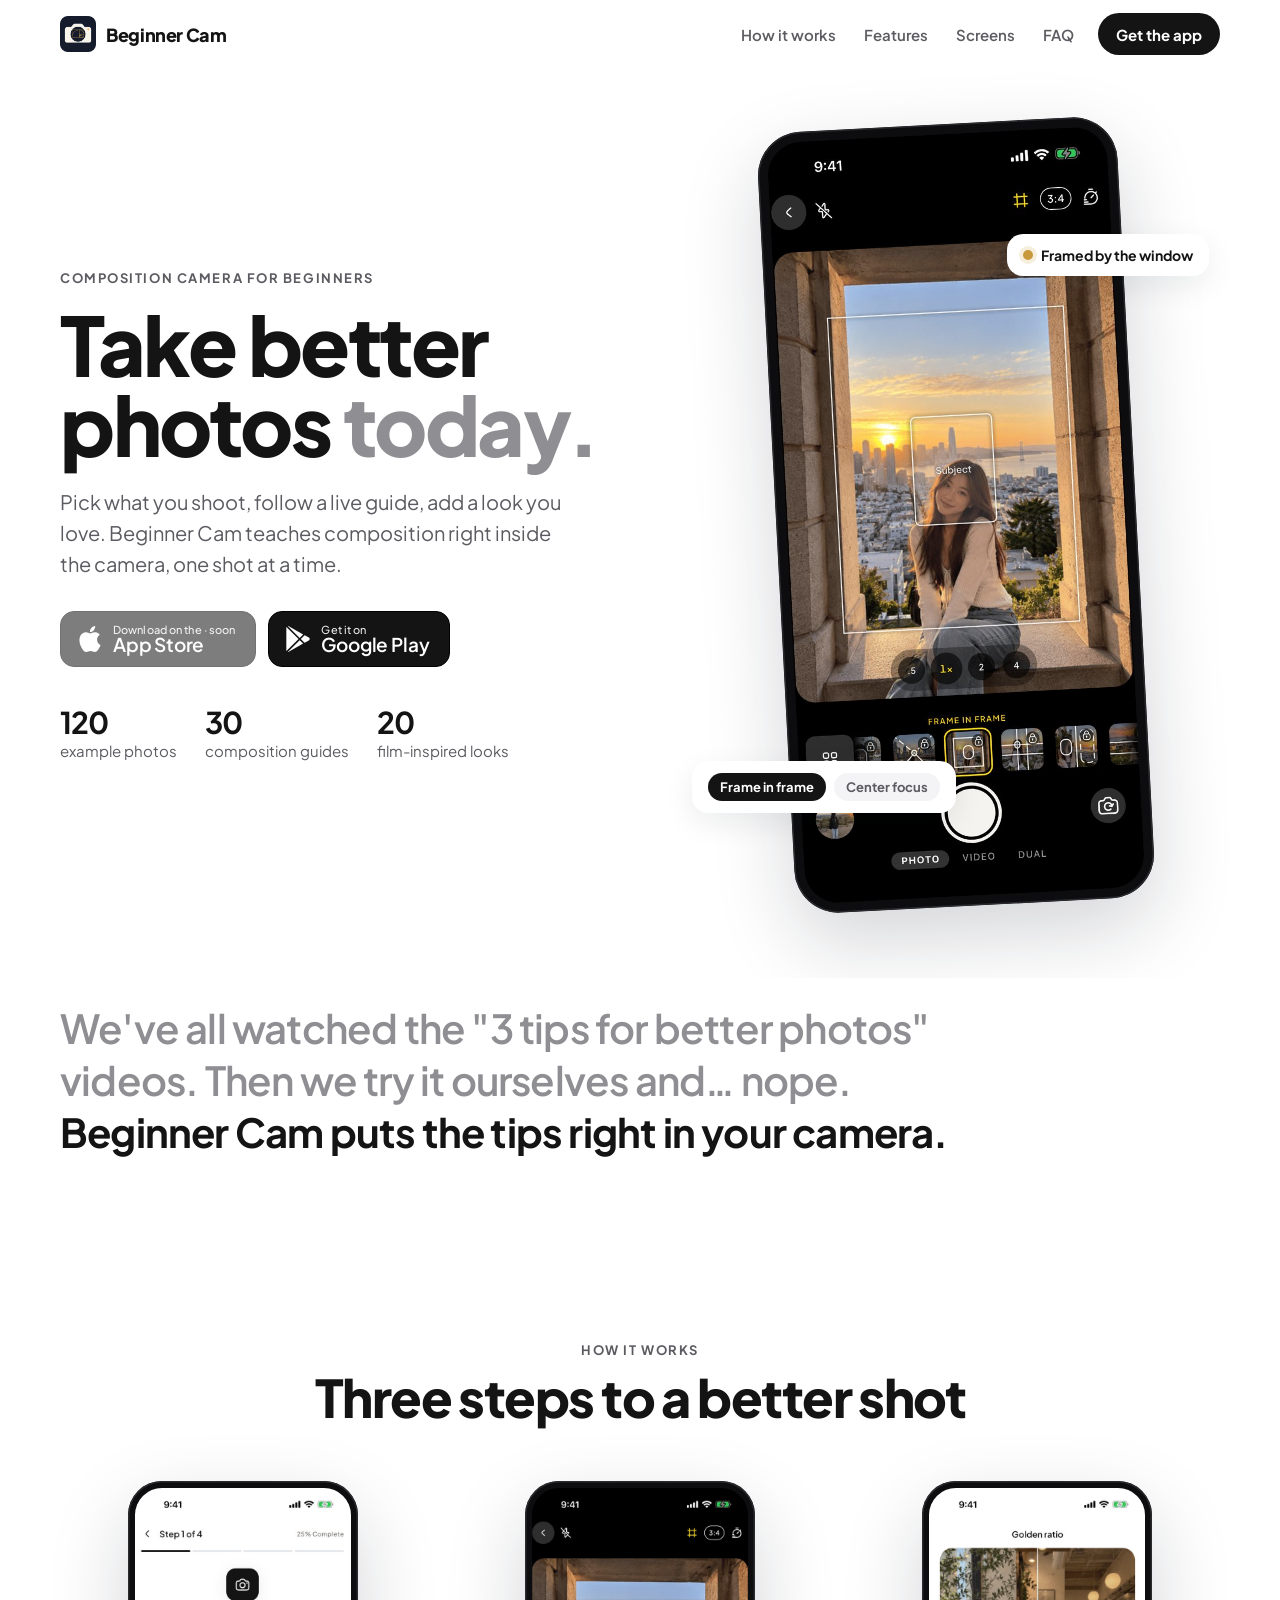
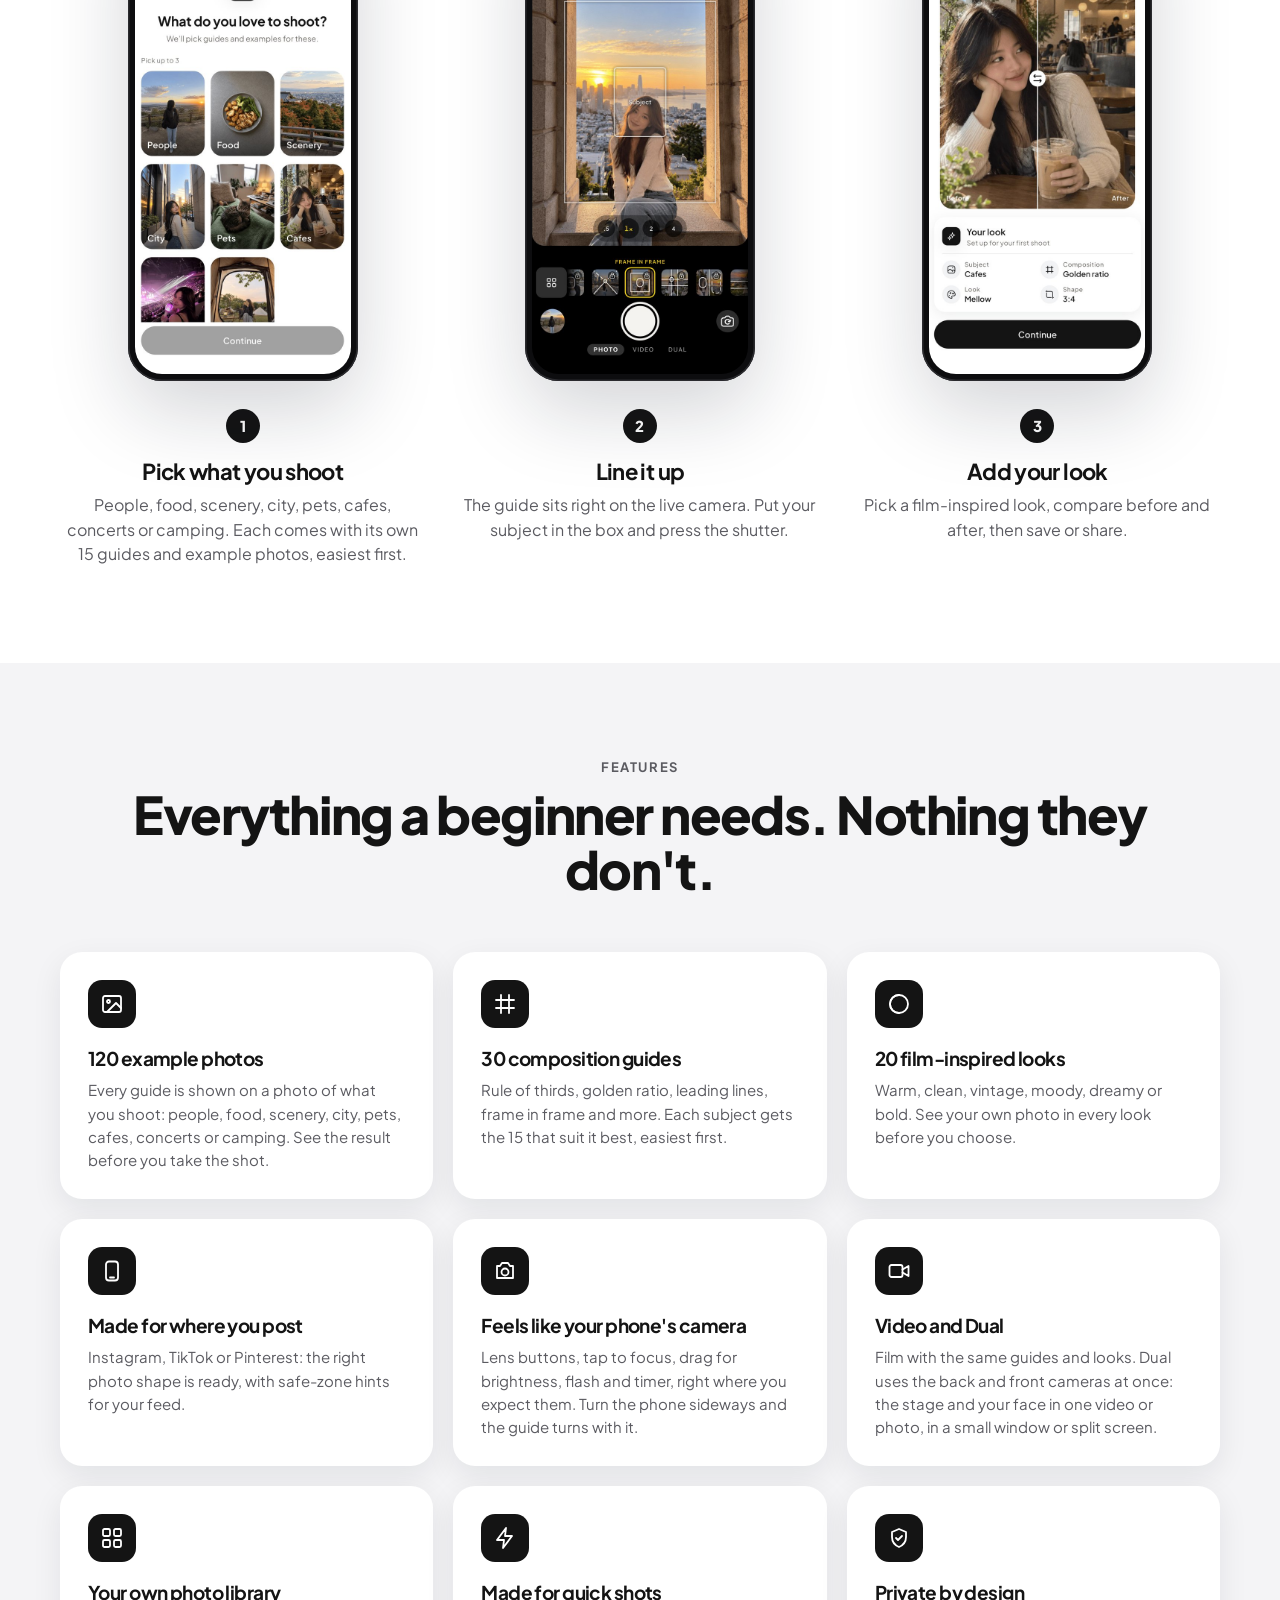
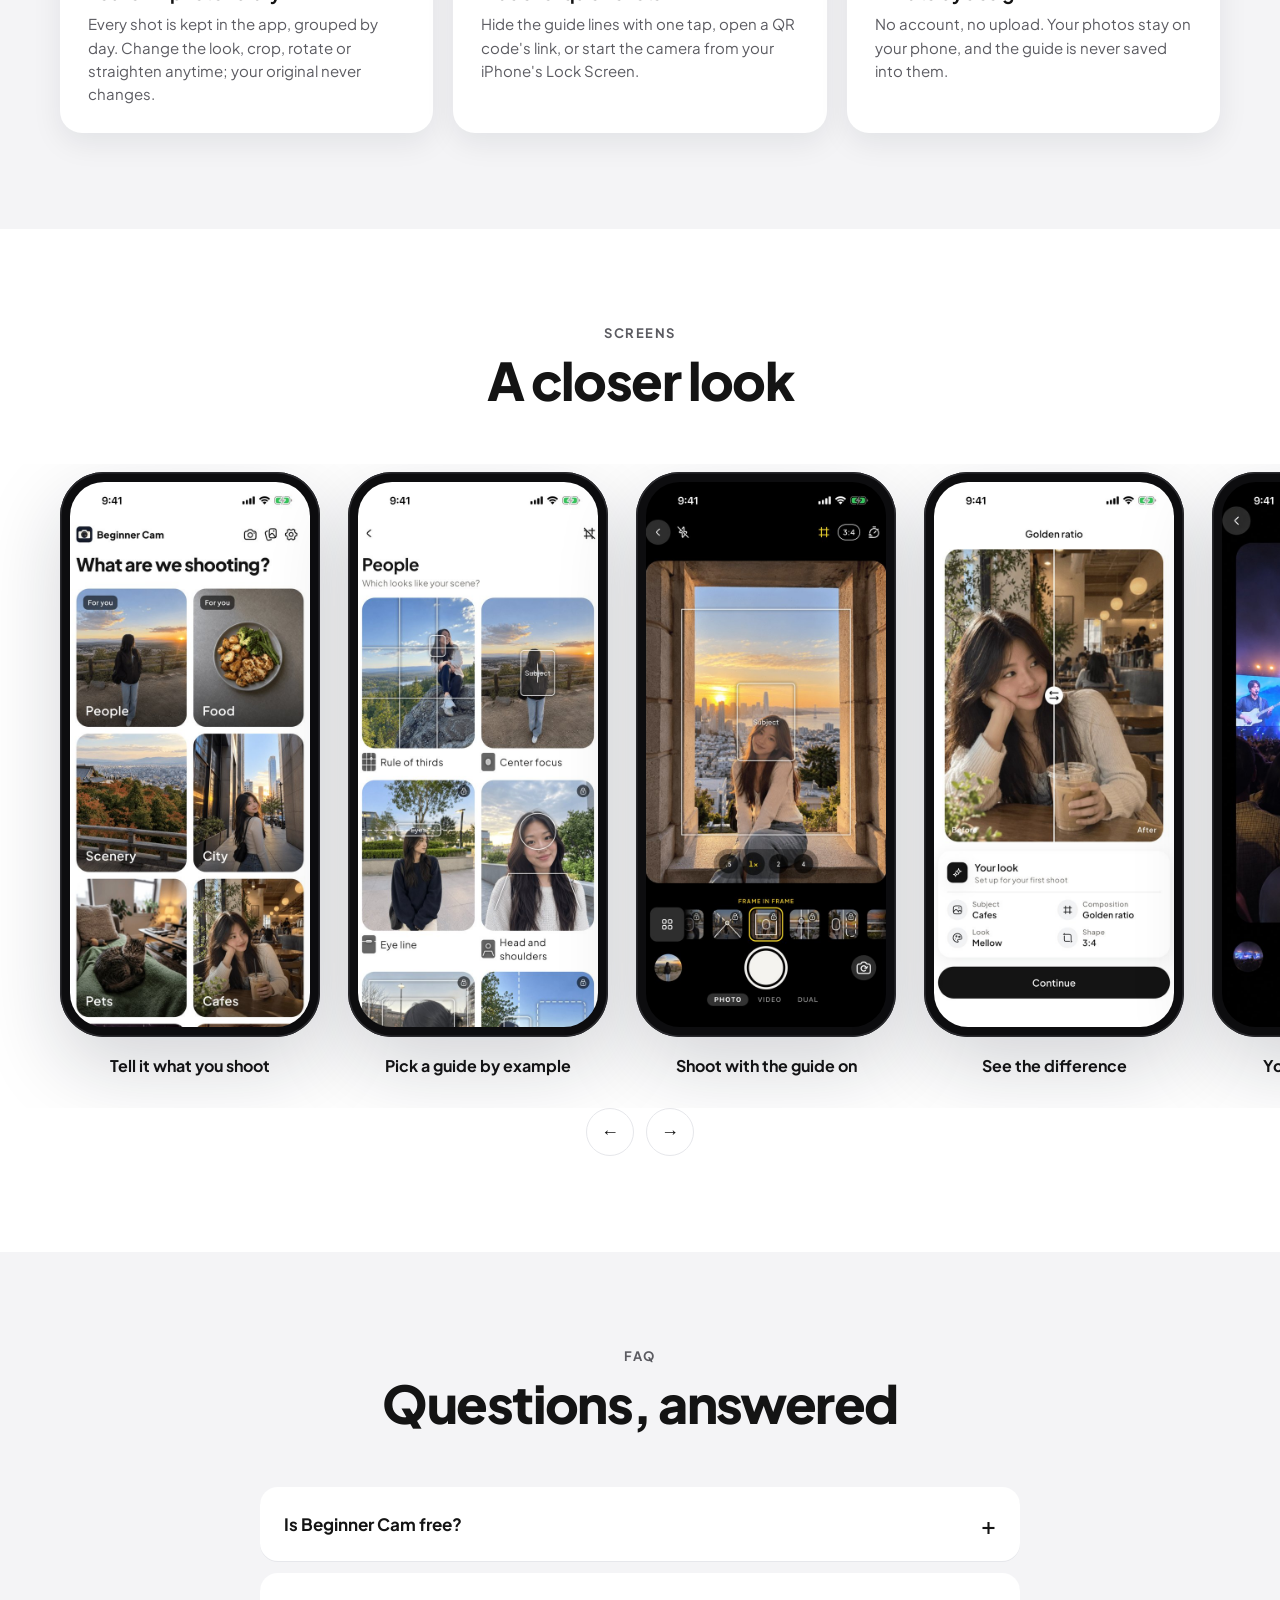
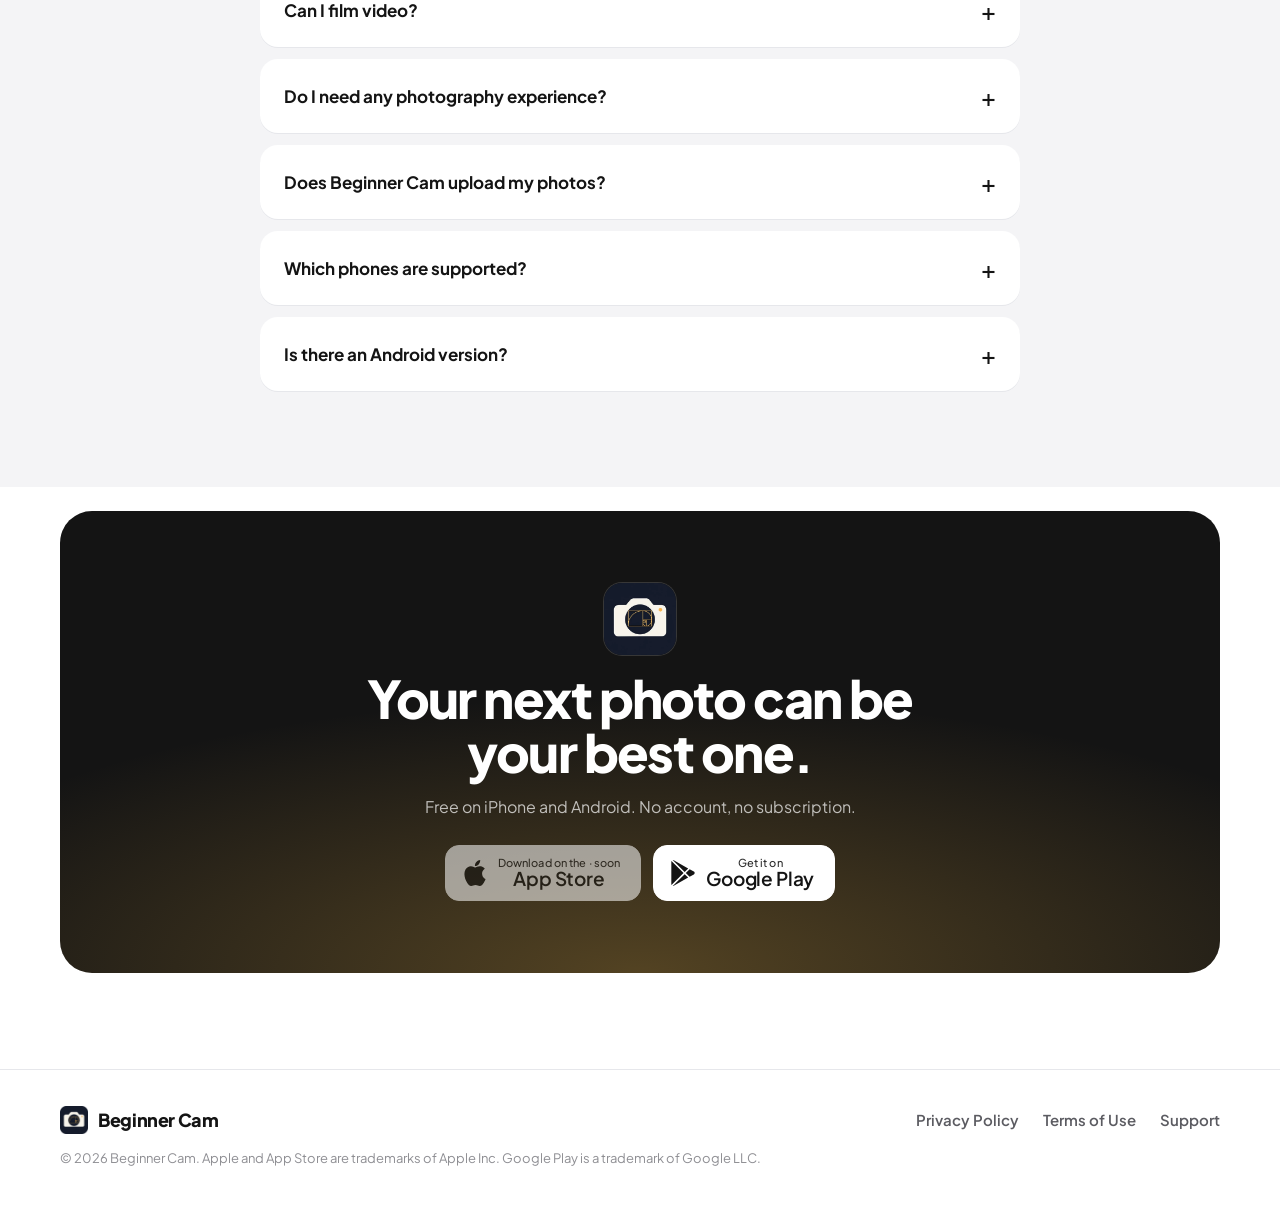
==== commit eafaf6ff: "Update for 1.3: Dual, Concerts and Camping, video, library; new screenshots; privacy and terms Co-Au" ====
--- a/index.html
+++ b/index.html
@@ -6,8 +6,8 @@
 
   <!-- SEO. Replace https://www.beginnercam.com/ everywhere (see README.md). -->
   <title>Beginner Cam – Composition Camera: Take Better Photos Today</title>
-  <meta name="description" content="Beginner Cam is a free camera app for iPhone and Android that teaches composition. Pick what you shoot, follow a live guide like the rule of thirds, add a film-inspired look, and take photos you're proud of.">
-  <meta name="keywords" content="composition camera, rule of thirds app, photography for beginners, iPhone camera app, Android camera app, photo composition guide, golden ratio camera, better photos">
+  <meta name="description" content="Beginner Cam is a free camera app for iPhone and Android that teaches composition. Pick what you shoot, follow a live guide like the rule of thirds, add a film-inspired look, and film video or Dual with both cameras at once.">
+  <meta name="keywords" content="composition camera, rule of thirds app, photography for beginners, iPhone camera app, Android camera app, photo composition guide, golden ratio camera, better photos, dual camera video, concert photos">
   <link rel="canonical" href="https://www.beginnercam.com/">
   <meta name="robots" content="index, follow">
   <meta name="theme-color" content="#ffffff">
@@ -44,9 +44,9 @@
     "@context": "https://schema.org",
     "@type": "MobileApplication",
     "name": "Beginner Cam – Composition Camera",
-    "operatingSystem": "Android, iOS 16 or later",
+    "operatingSystem": "Android 8.0 or later, iOS 16 or later",
     "applicationCategory": "PhotographyApplication",
-    "description": "A free camera app for Android and iPhone that teaches composition with live guides and film-inspired looks.",
+    "description": "A free camera app for Android and iPhone that teaches composition with live guides and film-inspired looks, with video and Dual (both cameras at once).",
     "url": "https://www.beginnercam.com/",
     "image": "https://www.beginnercam.com/assets/og-image.jpg",
     "downloadUrl": "https://play.google.com/store/apps/details?id=com.reach.beginnercamera",
@@ -59,13 +59,15 @@
     "@type": "FAQPage",
     "mainEntity": [
       { "@type": "Question", "name": "Is Beginner Cam free?",
-        "acceptedAnswer": { "@type": "Answer", "text": "Yes. Every subject comes with free guides and looks. You can also try every Pro guide and look for free; one payment unlocks saving and sharing those photos. There is no subscription." } },
+        "acceptedAnswer": { "@type": "Answer", "text": "Yes. Every subject comes with free guides and looks, and photo and video are free. You can try every Pro guide, look and Dual for free; one payment unlocks saving and sharing those shots and removes the small Beginner Cam mark from your photos. There is no subscription." } },
+      { "@type": "Question", "name": "Can I film video?",
+        "acceptedAnswer": { "@type": "Answer", "text": "Yes. Switch to Video and film with the same guides and looks, then trim, crop, change the look or mute the clip. Dual films with the back and front cameras at the same time, so you get the stage and your own face in one video or photo." } },
       { "@type": "Question", "name": "Do I need any photography experience?",
         "acceptedAnswer": { "@type": "Answer", "text": "No. Beginner Cam was made for people who are just starting. Pick what you are shooting, line your subject up with the guide, and press the shutter." } },
       { "@type": "Question", "name": "Does Beginner Cam upload my photos?",
-        "acceptedAnswer": { "@type": "Answer", "text": "No. There is no account and no upload. Your photos stay on your phone, and the guide lines are never saved into them." } },
+        "acceptedAnswer": { "@type": "Answer", "text": "No. There is no account and no upload. Your photos and videos stay on your phone, and the guide lines are never saved into them." } },
       { "@type": "Question", "name": "Which phones are supported?",
-        "acceptedAnswer": { "@type": "Answer", "text": "Android phones through Google Play, where the store page shows whether your phone is supported, and iPhones running iOS 16 or later once the App Store version is out." } },
+        "acceptedAnswer": { "@type": "Answer", "text": "Android phones running Android 8.0 or later, through Google Play, and iPhones running iOS 16 or later once the App Store version is out." } },
       { "@type": "Question", "name": "Is there an Android version?",
         "acceptedAnswer": { "@type": "Answer", "text": "Yes. Beginner Cam is available for Android on Google Play. The iPhone version is coming soon to the App Store." } }
     ]
@@ -134,7 +136,7 @@
             </a>
           </div>
           <ul class="hero__facts reveal" aria-label="Highlights">
-            <li><strong>90</strong> example photos</li>
+            <li><strong>120</strong> example photos</li>
             <li><strong>30</strong> composition guides</li>
             <li><strong>20</strong> film-inspired looks</li>
           </ul>
@@ -170,10 +172,10 @@
         </header>
         <ol class="steps">
           <li class="step reveal">
-            <div class="phone phone--small"><img src="assets/screens/quiz.jpg" alt="Choosing what you love to shoot: people, food, scenery, city, pets, cafes" width="600" height="1304" loading="lazy"></div>
+            <div class="phone phone--small"><img src="assets/screens/quiz.jpg" alt="Choosing what you love to shoot" width="600" height="1304" loading="lazy"></div>
             <span class="step__num">1</span>
             <h3>Pick what you shoot</h3>
-            <p>People, food, scenery, city, pets or cafes. Each comes with its own 15 guides and example photos, easiest first.</p>
+            <p>People, food, scenery, city, pets, cafes, concerts or camping. Each comes with its own 15 guides and example photos, easiest first.</p>
           </li>
           <li class="step reveal">
             <div class="phone phone--small"><img src="assets/screens/camera.jpg" alt="The camera with a live composition guide" width="600" height="1304" loading="lazy"></div>
@@ -201,8 +203,8 @@
         <div class="features">
           <article class="feature reveal">
             <div class="feature__icon" aria-hidden="true"><svg viewBox="0 0 24 24"><rect x="3" y="4" width="18" height="16" rx="2"/><circle cx="8.5" cy="9.5" r="1.5"/><path d="M21 16l-5-5-9 9"/></svg></div>
-            <h3>90 example photos</h3>
-            <p>Every guide is shown on a real photo of what you shoot: people, food, scenery, city, pets or cafes. See the result before you take the shot.</p>
+            <h3>120 example photos</h3>
+            <p>Every guide is shown on a photo of what you shoot: people, food, scenery, city, pets, cafes, concerts or camping. See the result before you take the shot.</p>
           </article>
           <article class="feature reveal">
             <div class="feature__icon" aria-hidden="true"><svg viewBox="0 0 24 24"><path d="M8 3v18M16 3v18M3 8h18M3 16h18"/></svg></div>
@@ -222,7 +224,22 @@
           <article class="feature reveal">
             <div class="feature__icon" aria-hidden="true"><svg viewBox="0 0 24 24"><path d="M4 7h3l2-3h6l2 3h3v12H4z"/><circle cx="12" cy="13" r="3.5"/></svg></div>
             <h3>Feels like your phone's camera</h3>
-            <p>Lens buttons, tap to focus, drag for brightness, flash and timer, right where you expect them.</p>
+            <p>Lens buttons, tap to focus, drag for brightness, flash and timer, right where you expect them. Turn the phone sideways and the guide turns with it.</p>
+          </article>
+          <article class="feature reveal">
+            <div class="feature__icon" aria-hidden="true"><svg viewBox="0 0 24 24"><rect x="2.5" y="6" width="13" height="12" rx="2"/><path d="M15.5 10.5l6-3.5v10l-6-3.5"/></svg></div>
+            <h3>Video and Dual</h3>
+            <p>Film with the same guides and looks. Dual uses the back and front cameras at once: the stage and your face in one video or photo, in a small window or split screen.</p>
+          </article>
+          <article class="feature reveal">
+            <div class="feature__icon" aria-hidden="true"><svg viewBox="0 0 24 24"><rect x="3" y="3" width="7" height="7" rx="1.5"/><rect x="14" y="3" width="7" height="7" rx="1.5"/><rect x="3" y="14" width="7" height="7" rx="1.5"/><rect x="14" y="14" width="7" height="7" rx="1.5"/></svg></div>
+            <h3>Your own photo library</h3>
+            <p>Every shot is kept in the app, grouped by day. Change the look, crop, rotate or straighten anytime; your original never changes.</p>
+          </article>
+          <article class="feature reveal">
+            <div class="feature__icon" aria-hidden="true"><svg viewBox="0 0 24 24"><path d="M13 2L4 14h7l-1 8 9-12h-7z"/></svg></div>
+            <h3>Made for quick shots</h3>
+            <p>Hide the guide lines with one tap, open a QR code's link, or start the camera from your iPhone's Lock Screen.</p>
           </article>
           <article class="feature reveal">
             <div class="feature__icon" aria-hidden="true"><svg viewBox="0 0 24 24"><path d="M12 3l7 3v5c0 5-3.5 8.5-7 10-3.5-1.5-7-5-7-10V6z"/><path d="M9 12l2 2 4-4"/></svg></div>
@@ -243,7 +260,7 @@
       </div>
       <div class="gallery" tabindex="0" aria-label="App screenshots, scroll sideways">
         <figure class="gallery__item">
-          <div class="phone"><img src="assets/screens/home.jpg" alt="Home screen with six subjects" width="600" height="1304" loading="lazy"></div>
+          <div class="phone"><img src="assets/screens/home.jpg" alt="Home screen with the subjects to choose from" width="600" height="1304" loading="lazy"></div>
           <figcaption>Tell it what you shoot</figcaption>
         </figure>
         <figure class="gallery__item">
@@ -257,6 +274,10 @@
         <figure class="gallery__item">
           <div class="phone"><img src="assets/screens/result.jpg" alt="Before and after with your look" width="600" height="1304" loading="lazy"></div>
           <figcaption>See the difference</figcaption>
+        </figure>
+        <figure class="gallery__item">
+          <div class="phone"><img src="assets/screens/dual.jpg" alt="Dual at a concert: the stage fills the screen, with a small window of the person filming" width="600" height="1304" loading="lazy"></div>
+          <figcaption>You and the moment</figcaption>
         </figure>
       </div>
       <div class="container gallery__nav">
@@ -275,7 +296,11 @@
         <div class="faq">
           <details class="reveal">
             <summary>Is Beginner Cam free?</summary>
-            <p>Yes. Every subject comes with free guides and looks. You can also try every Pro guide and look for free; one payment unlocks saving and sharing those photos. There is no subscription.</p>
+            <p>Yes. Every subject comes with free guides and looks, and photo and video are free. You can try every Pro guide, look and Dual for free; one payment unlocks saving and sharing those shots and removes the small Beginner Cam mark from your photos. There is no subscription.</p>
+          </details>
+          <details class="reveal">
+            <summary>Can I film video?</summary>
+            <p>Yes. Switch to Video and film with the same guides and looks, then trim, crop, change the look or mute the clip. Dual films with the back and front cameras at the same time, so you get the stage and your own face in one video or photo.</p>
           </details>
           <details class="reveal">
             <summary>Do I need any photography experience?</summary>
@@ -283,11 +308,11 @@
           </details>
           <details class="reveal">
             <summary>Does Beginner Cam upload my photos?</summary>
-            <p>No. There is no account and no upload. Your photos stay on your phone, and the guide lines are never saved into them.</p>
+            <p>No. There is no account and no upload. Your photos and videos stay on your phone, and the guide lines are never saved into them.</p>
           </details>
           <details class="reveal">
             <summary>Which phones are supported?</summary>
-            <p>Android phones through <a href="https://play.google.com/store/apps/details?id=com.reach.beginnercamera">Google Play</a>, where the store page shows whether your phone is supported, and iPhones running iOS 16 or later once the App Store version is out.</p>
+            <p>Android phones running Android 8.0 or later, through <a href="https://play.google.com/store/apps/details?id=com.reach.beginnercamera">Google Play</a>, and iPhones running iOS 16 or later once the App Store version is out.</p>
           </details>
           <details class="reveal">
             <summary>Is there an Android version?</summary>
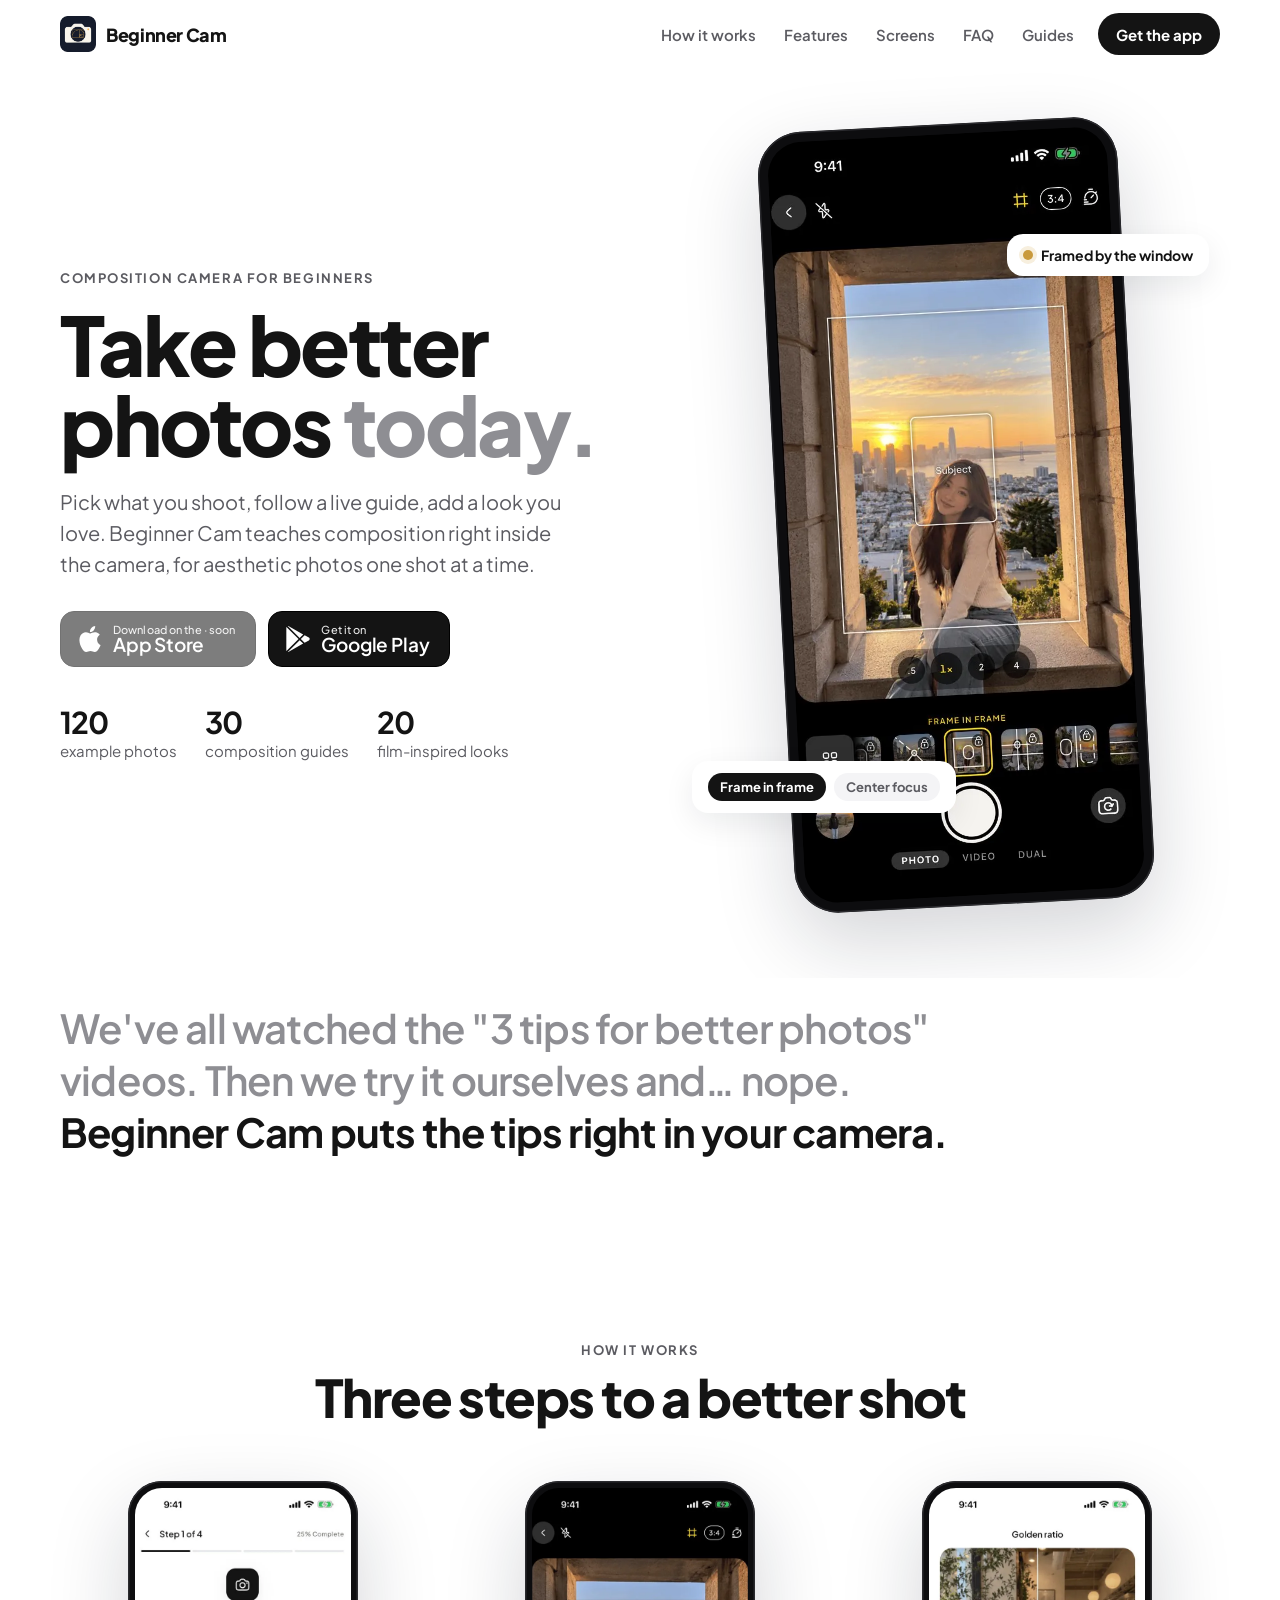
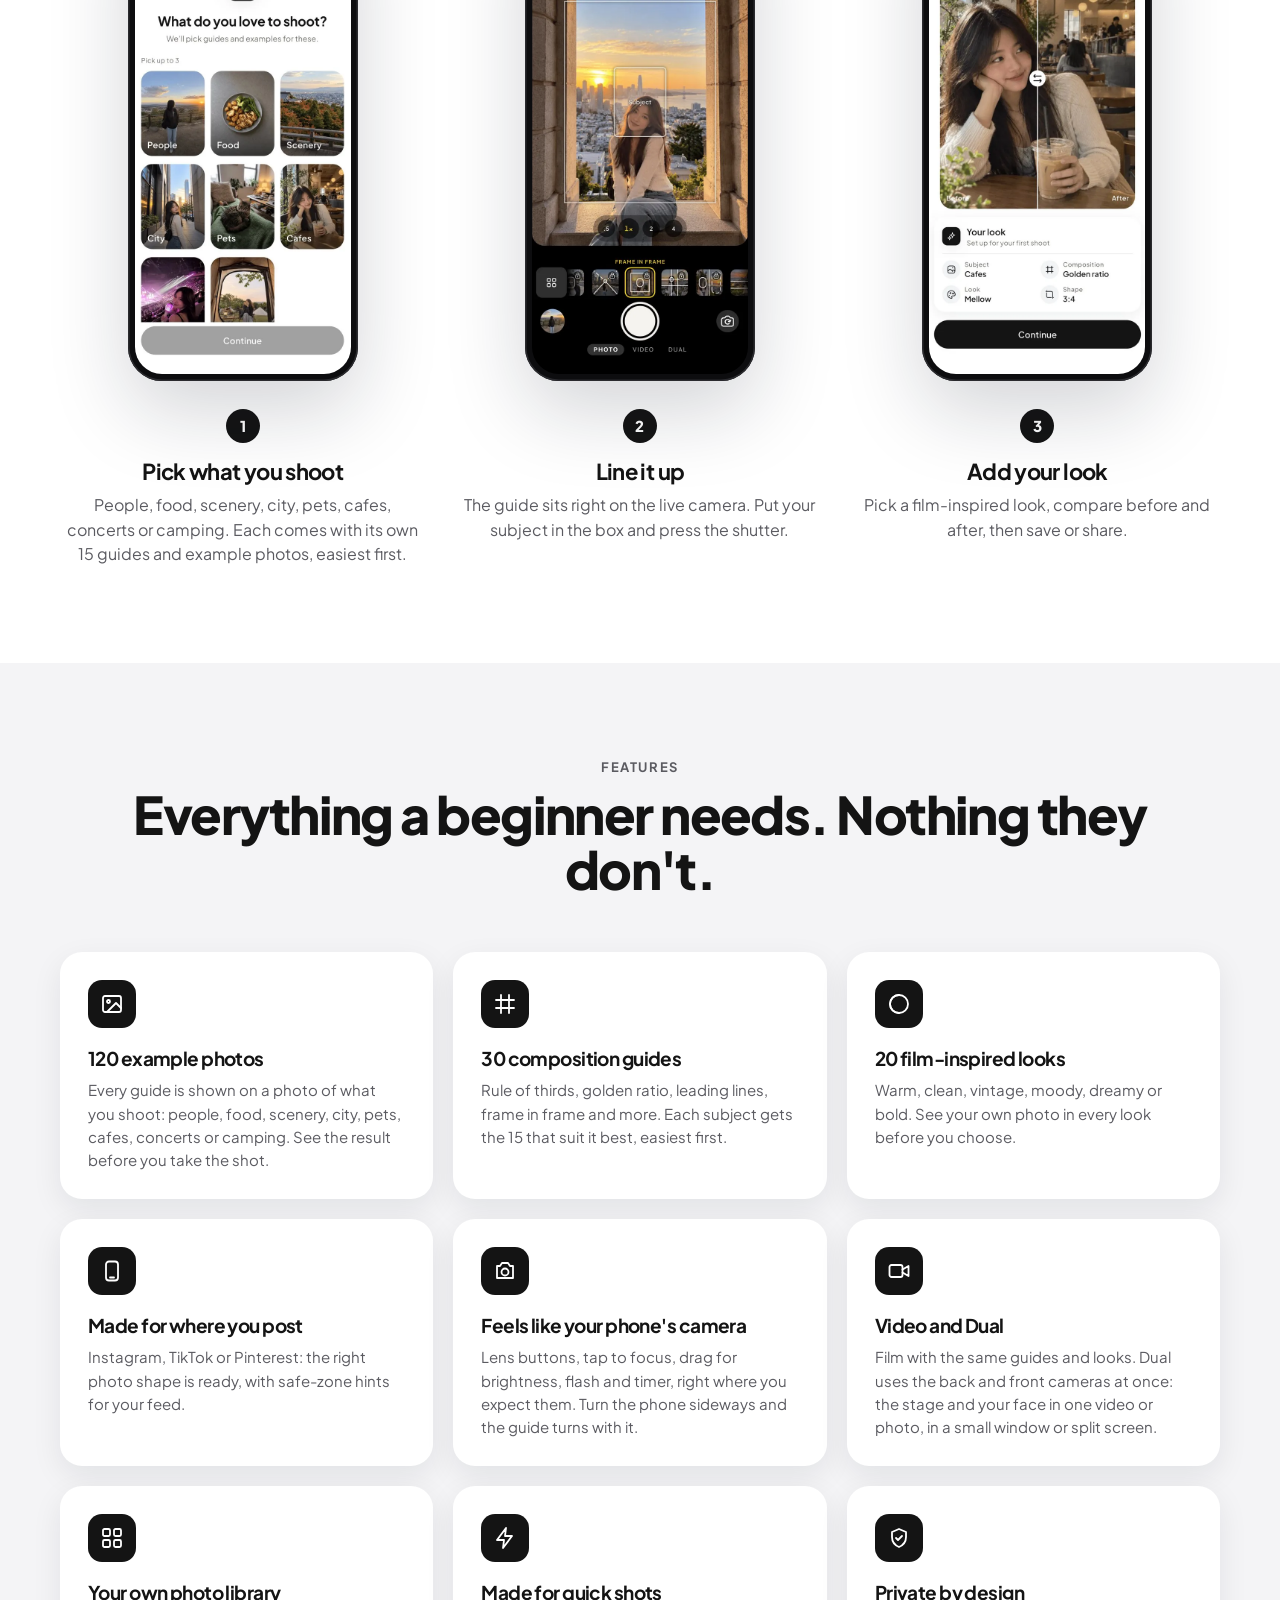
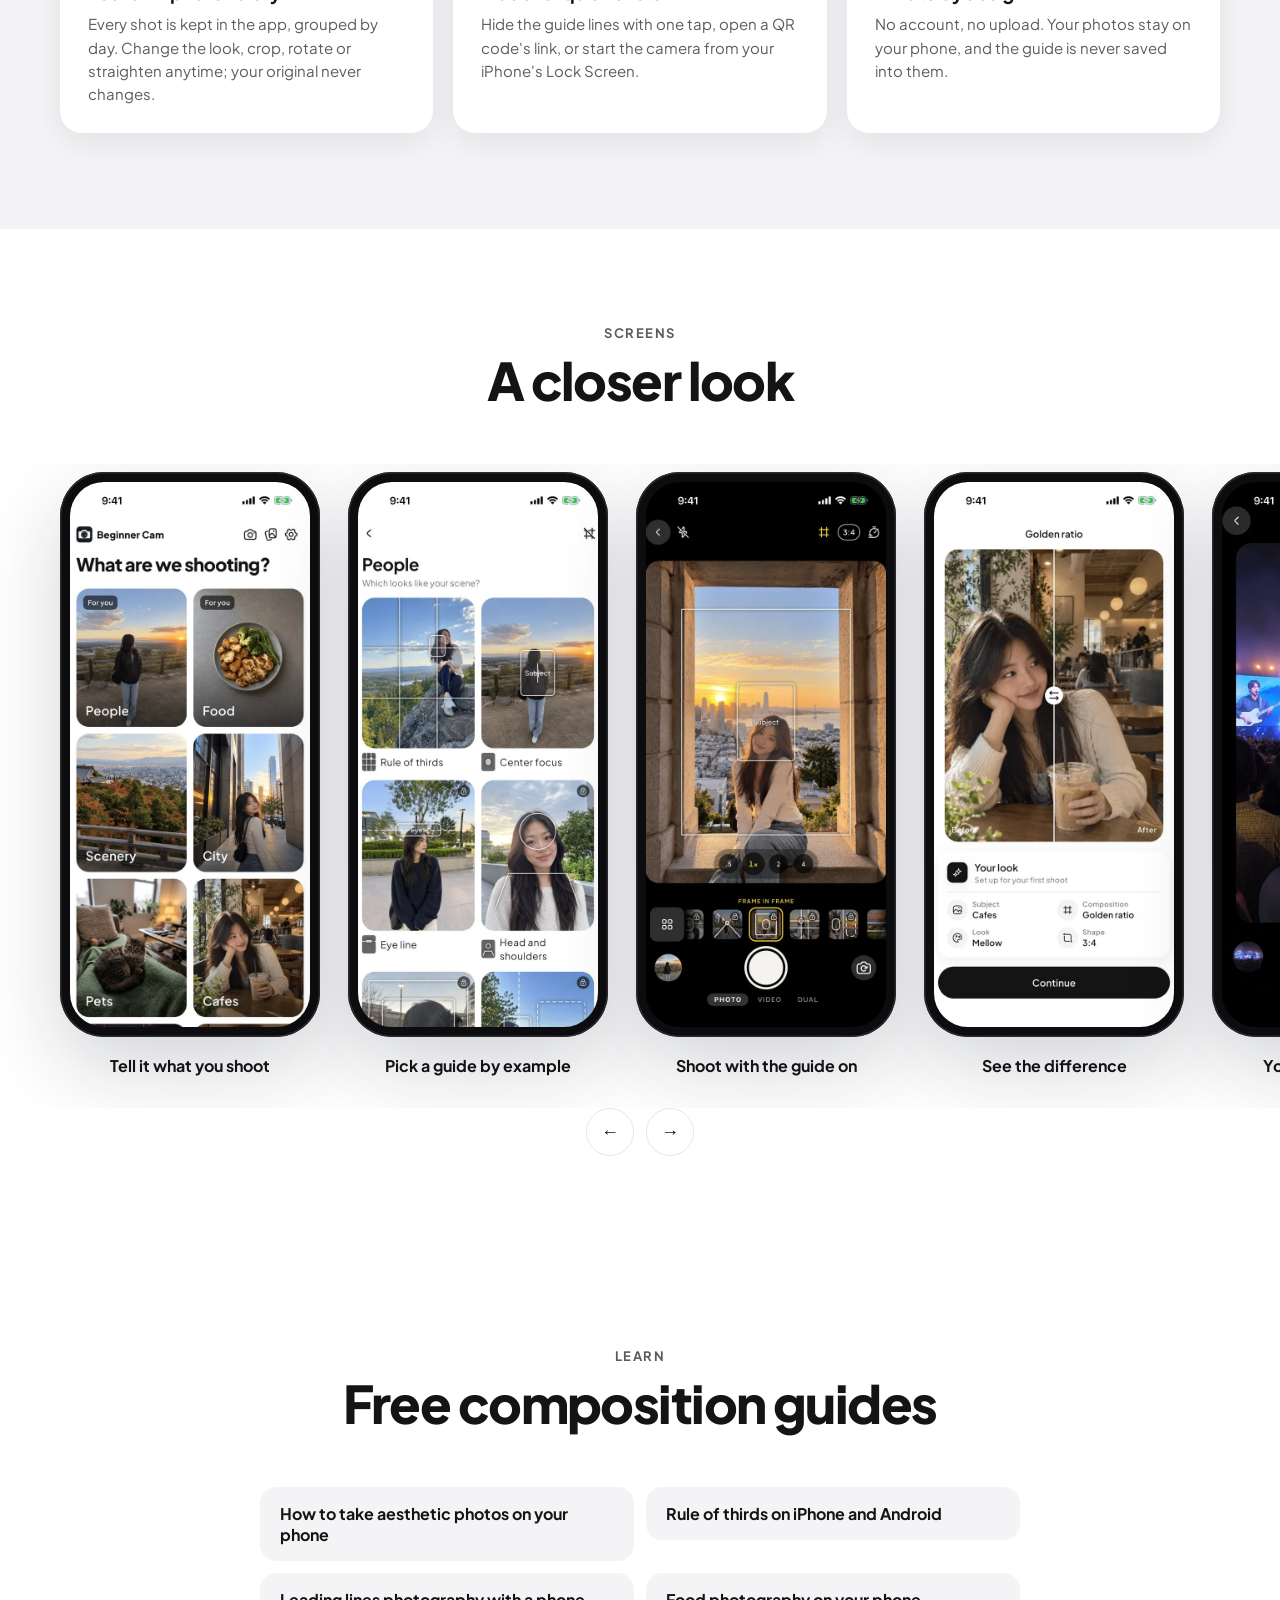
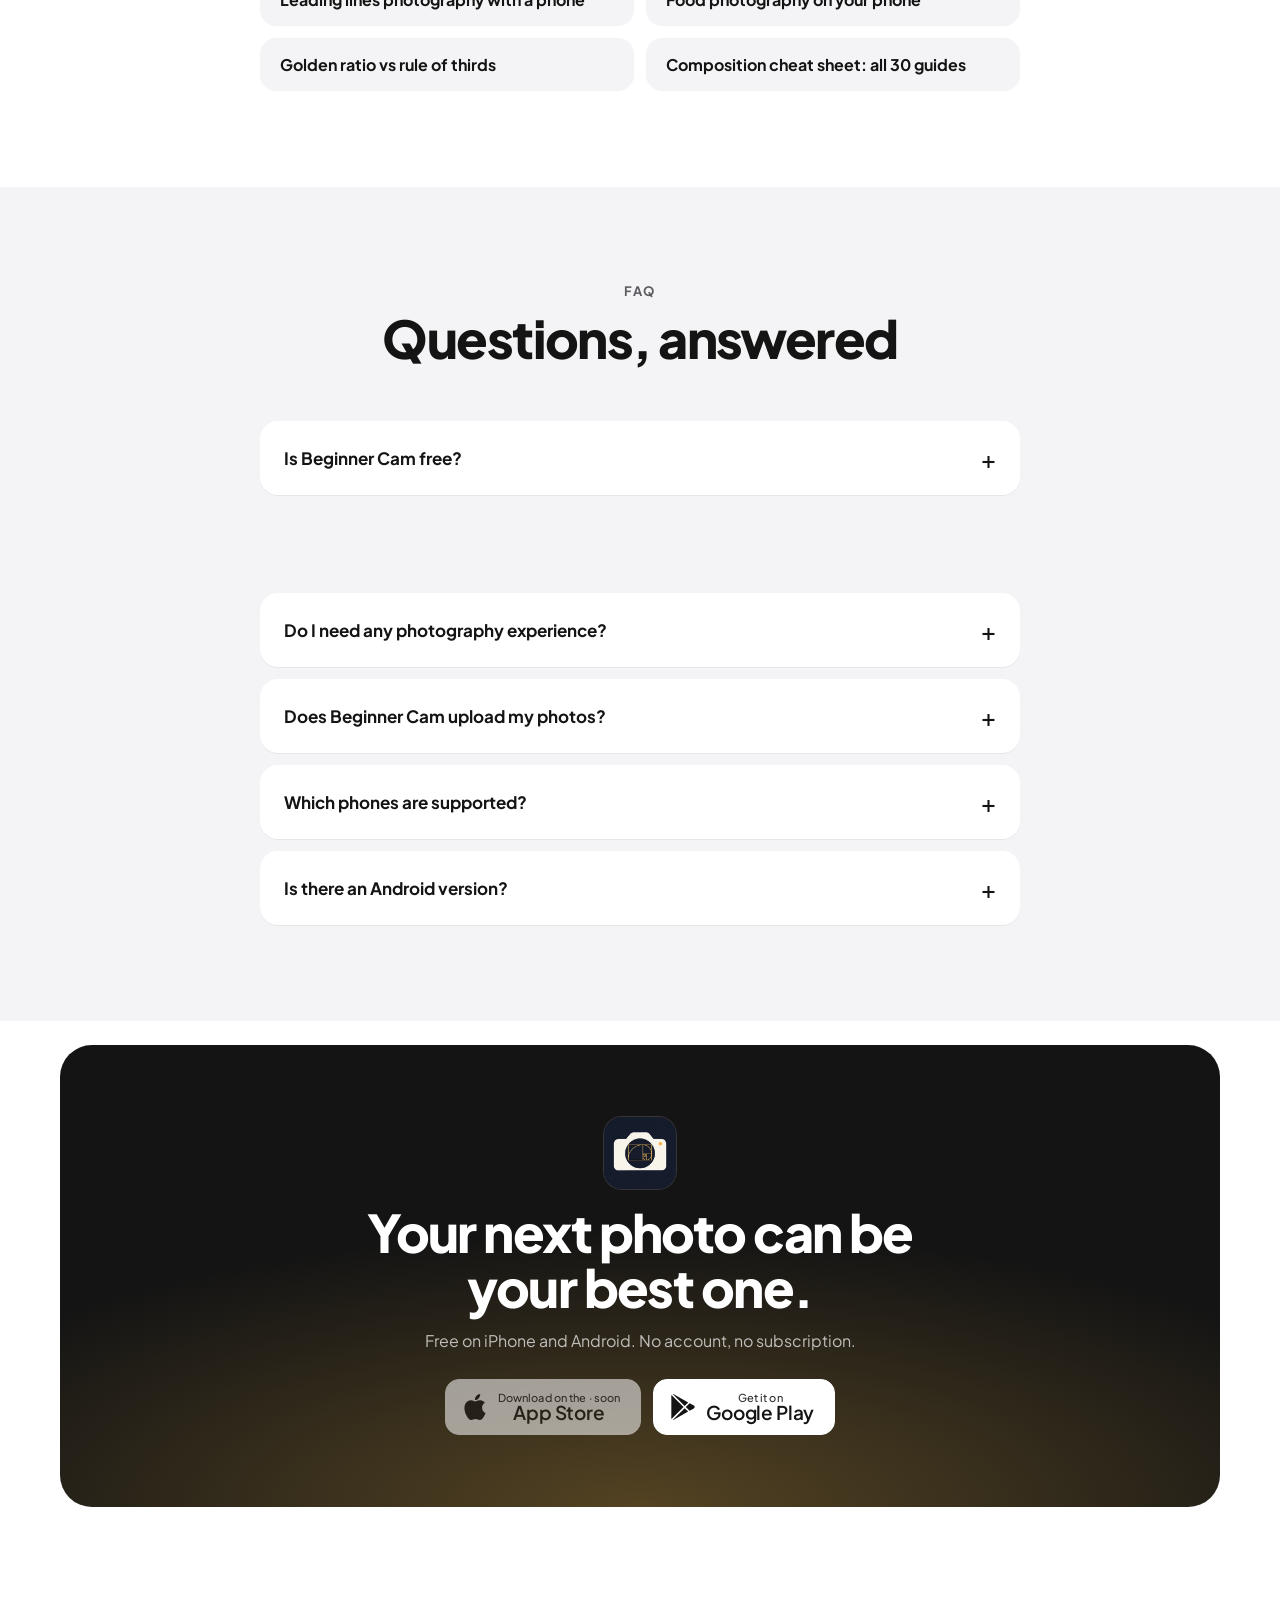
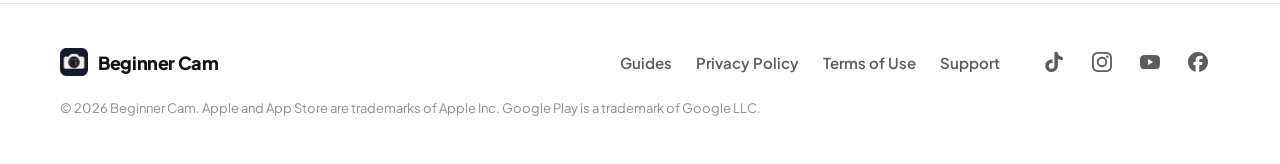
==== commit e64d7643: "SEO: brand structured data, social links, guide pages - Home title matches the store name; aesthetic" ====
--- a/index.html
+++ b/index.html
@@ -4,29 +4,30 @@
   <meta charset="utf-8">
   <meta name="viewport" content="width=device-width, initial-scale=1, viewport-fit=cover">
 
-  <!-- SEO. Replace https://www.beginnercam.com/ everywhere (see README.md). -->
-  <title>Beginner Cam – Composition Camera: Take Better Photos Today</title>
-  <meta name="description" content="Beginner Cam is a free camera app for iPhone and Android that teaches composition. Pick what you shoot, follow a live guide like the rule of thirds, add a film-inspired look, and film video or Dual with both cameras at once.">
+  <!-- SEO (README.md, "Search"). The title starts with the store name for branded search. -->
+  <title>Beginner Cam: Aesthetic Guide – Composition Camera App</title>
+  <meta name="description" content="Free camera app for iPhone and Android that teaches composition. Follow live guides like the rule of thirds, take aesthetic photos and add film-inspired looks.">
   <meta name="keywords" content="composition camera, rule of thirds app, photography for beginners, iPhone camera app, Android camera app, photo composition guide, golden ratio camera, better photos, dual camera video, concert photos">
-  <link rel="canonical" href="https://www.beginnercam.com/">
-  <meta name="robots" content="index, follow">
+  <link rel="canonical" href="https://beginnercam.com/">
+  <meta name="robots" content="index, follow, max-image-preview:large">
   <meta name="theme-color" content="#ffffff">
-  <meta name="apple-itunes-app" content="app-id=YOUR_APP_ID">
+  <!-- Smart App Banner: add on the day the iPhone app is live (README.md):
+  <meta name="apple-itunes-app" content="app-id=6823768363"> -->
 
   <!-- Open Graph and Twitter cards -->
   <meta property="og:type" content="website">
   <meta property="og:site_name" content="Beginner Cam">
-  <meta property="og:title" content="Beginner Cam – Take better photos today">
+  <meta property="og:title" content="Beginner Cam: Aesthetic Guide – take better photos today">
   <meta property="og:description" content="A free camera app for iPhone and Android with live composition guides and film-inspired looks. Learn the rule of thirds and more, one shot at a time.">
-  <meta property="og:url" content="https://www.beginnercam.com/">
-  <meta property="og:image" content="https://www.beginnercam.com/assets/og-image.jpg">
+  <meta property="og:url" content="https://beginnercam.com/">
+  <meta property="og:image" content="https://beginnercam.com/assets/og-image.jpg">
   <meta property="og:image:width" content="1200">
   <meta property="og:image:height" content="630">
   <meta property="og:image:alt" content="Beginner Cam screens: pick a subject, shoot with a live guide, compare before and after">
   <meta name="twitter:card" content="summary_large_image">
-  <meta name="twitter:title" content="Beginner Cam – Take better photos today">
+  <meta name="twitter:title" content="Beginner Cam: Aesthetic Guide – take better photos today">
   <meta name="twitter:description" content="A free camera app for iPhone and Android with live composition guides and film-inspired looks.">
-  <meta name="twitter:image" content="https://www.beginnercam.com/assets/og-image.jpg">
+  <meta name="twitter:image" content="https://beginnercam.com/assets/og-image.jpg">
 
   <link rel="icon" href="favicon.ico" sizes="48x48">
   <link rel="icon" href="assets/favicon-96.png" sizes="96x96" type="image/png">
@@ -38,20 +39,60 @@
   <link href="https://fonts.googleapis.com/css2?family=Plus+Jakarta+Sans:wght@400;500;600;700;800&display=swap" rel="stylesheet">
   <link rel="stylesheet" href="css/style.css">
 
-  <!-- Structured data: the app, and the FAQ below (keep them in sync). -->
+  <!-- Structured data: the brand, the site and the app, then the FAQ below (keep it in sync).
+       When the iPhone app is live, add the App Store link to sameAs and downloadUrl (README.md). -->
   <script type="application/ld+json">
-  {
-    "@context": "https://schema.org",
-    "@type": "MobileApplication",
-    "name": "Beginner Cam – Composition Camera",
-    "operatingSystem": "Android 8.0 or later, iOS 16 or later",
-    "applicationCategory": "PhotographyApplication",
-    "description": "A free camera app for Android and iPhone that teaches composition with live guides and film-inspired looks, with video and Dual (both cameras at once).",
-    "url": "https://www.beginnercam.com/",
-    "image": "https://www.beginnercam.com/assets/og-image.jpg",
-    "downloadUrl": "https://play.google.com/store/apps/details?id=com.reach.beginnercamera",
-    "offers": { "@type": "Offer", "price": "0", "priceCurrency": "USD" }
-  }
+{
+  "@context": "https://schema.org",
+  "@graph": [
+    {
+      "@type": "Organization",
+      "@id": "https://beginnercam.com/#org",
+      "name": "Beginner Cam",
+      "alternateName": "Beginner Cam: Aesthetic Guide",
+      "url": "https://beginnercam.com/",
+      "logo": "https://beginnercam.com/assets/icon-512.png",
+      "sameAs": [
+        "https://www.tiktok.com/@beginnercamapp",
+        "https://www.instagram.com/beginnercamapp/",
+        "https://www.youtube.com/@Beginnercamapp",
+        "https://www.facebook.com/beginnercamapp",
+        "https://play.google.com/store/apps/details?id=com.reach.beginnercamera"
+      ]
+    },
+    {
+      "@type": "WebSite",
+      "@id": "https://beginnercam.com/#site",
+      "name": "Beginner Cam",
+      "alternateName": "Beginner Cam: Aesthetic Guide",
+      "url": "https://beginnercam.com/",
+      "publisher": {
+        "@id": "https://beginnercam.com/#org"
+      }
+    },
+    {
+      "@type": "MobileApplication",
+      "name": "Beginner Cam: Aesthetic Guide",
+      "alternateName": "Beginner Cam",
+      "operatingSystem": "Android 8.0 or later, iOS 16 or later",
+      "applicationCategory": "MultimediaApplication",
+      "description": "A free camera app for Android and iPhone that teaches composition with live guides and film-inspired looks, with video and Dual (both cameras at once).",
+      "url": "https://beginnercam.com/",
+      "image": "https://beginnercam.com/assets/og-image.jpg",
+      "downloadUrl": [
+        "https://play.google.com/store/apps/details?id=com.reach.beginnercamera"
+      ],
+      "publisher": {
+        "@id": "https://beginnercam.com/#org"
+      },
+      "offers": {
+        "@type": "Offer",
+        "price": "0",
+        "priceCurrency": "USD"
+      }
+    }
+  ]
+}
   </script>
   <script type="application/ld+json">
   {
@@ -89,6 +130,7 @@
         <a href="#features">Features</a>
         <a href="#screens">Screens</a>
         <a href="#faq">FAQ</a>
+        <a href="/guides/">Guides</a>
       </nav>
       <a class="btn btn--dark btn--small" href="#download">Get the app</a>
     </div>
@@ -105,7 +147,7 @@
         </div>
       </div>
       <div class="sticky-cta__buttons">
-        <a class="store-badge store-badge--compact store-badge--simple" data-store="apple" href="https://apps.apple.com/app/idYOUR_APP_ID" tabindex="-1" aria-label="Download Beginner Cam on the App Store">
+        <a class="store-badge store-badge--compact store-badge--simple" data-store="apple" href="https://apps.apple.com/app/id6823768363" tabindex="-1" aria-label="Download Beginner Cam on the App Store">
           <svg class="store-badge__logo" viewBox="0 0 24 24" aria-hidden="true"><use href="#logo-apple"/></svg>
           <span class="store-badge__text">Download</span>
         </a>
@@ -124,9 +166,9 @@
         <div class="hero__copy">
           <p class="eyebrow reveal">Composition camera for beginners</p>
           <h1 class="reveal">Take better photos <span class="muted">today.</span></h1>
-          <p class="lead reveal">Pick what you shoot, follow a live guide, add a look you love. Beginner Cam teaches composition right inside the camera, one shot at a time.</p>
+          <p class="lead reveal">Pick what you shoot, follow a live guide, add a look you love. Beginner Cam teaches composition right inside the camera, for aesthetic photos one shot at a time.</p>
           <div class="badges reveal" id="download">
-            <a class="store-badge" data-store="apple" href="https://apps.apple.com/app/idYOUR_APP_ID">
+            <a class="store-badge" data-store="apple" href="https://apps.apple.com/app/id6823768363">
               <svg class="store-badge__logo" viewBox="0 0 24 24" aria-hidden="true"><use href="#logo-apple"/></svg>
               <span class="store-badge__text"><small>Download on the</small>App Store</span>
             </a>
@@ -143,7 +185,7 @@
         </div>
         <div class="hero__visual reveal">
           <div class="phone phone--hero">
-            <img src="assets/screens/camera.jpg" alt="The Beginner Cam camera with a Frame in frame guide: a woman framed by a stone window over the city at sunset" width="600" height="1304" fetchpriority="high">
+            <picture><source srcset="assets/screens/camera.webp" type="image/webp"><img src="assets/screens/camera.jpg" alt="The Beginner Cam camera with a Frame in frame guide: a woman framed by a stone window over the city at sunset" width="600" height="1304" fetchpriority="high"></picture>
           </div>
           <div class="float-card float-card--top" aria-hidden="true">
             <span class="dot dot--gold"></span> Framed by the window
@@ -172,19 +214,19 @@
         </header>
         <ol class="steps">
           <li class="step reveal">
-            <div class="phone phone--small"><img src="assets/screens/quiz.jpg" alt="Choosing what you love to shoot" width="600" height="1304" loading="lazy"></div>
+            <div class="phone phone--small"><picture><source srcset="assets/screens/quiz.webp" type="image/webp"><img src="assets/screens/quiz.jpg" alt="Choosing what you love to shoot" width="600" height="1304" loading="lazy"></picture></div>
             <span class="step__num">1</span>
             <h3>Pick what you shoot</h3>
             <p>People, food, scenery, city, pets, cafes, concerts or camping. Each comes with its own 15 guides and example photos, easiest first.</p>
           </li>
           <li class="step reveal">
-            <div class="phone phone--small"><img src="assets/screens/camera.jpg" alt="The camera with a live composition guide" width="600" height="1304" loading="lazy"></div>
+            <div class="phone phone--small"><picture><source srcset="assets/screens/camera.webp" type="image/webp"><img src="assets/screens/camera.jpg" alt="The camera with a live composition guide" width="600" height="1304" loading="lazy"></picture></div>
             <span class="step__num">2</span>
             <h3>Line it up</h3>
             <p>The guide sits right on the live camera. Put your subject in the box and press the shutter.</p>
           </li>
           <li class="step reveal">
-            <div class="phone phone--small"><img src="assets/screens/result.jpg" alt="Before and after comparison with the chosen look" width="600" height="1304" loading="lazy"></div>
+            <div class="phone phone--small"><picture><source srcset="assets/screens/result.webp" type="image/webp"><img src="assets/screens/result.jpg" alt="Before and after comparison with the chosen look" width="600" height="1304" loading="lazy"></picture></div>
             <span class="step__num">3</span>
             <h3>Add your look</h3>
             <p>Pick a film-inspired look, compare before and after, then save or share.</p>
@@ -260,29 +302,47 @@
       </div>
       <div class="gallery" tabindex="0" aria-label="App screenshots, scroll sideways">
         <figure class="gallery__item">
-          <div class="phone"><img src="assets/screens/home.jpg" alt="Home screen with the subjects to choose from" width="600" height="1304" loading="lazy"></div>
+          <div class="phone"><picture><source srcset="assets/screens/home.webp" type="image/webp"><img src="assets/screens/home.jpg" alt="Home screen with the subjects to choose from" width="600" height="1304" loading="lazy"></picture></div>
           <figcaption>Tell it what you shoot</figcaption>
         </figure>
         <figure class="gallery__item">
-          <div class="phone"><img src="assets/screens/picker.jpg" alt="Composition picker showing guides drawn over example photos" width="600" height="1304" loading="lazy"></div>
+          <div class="phone"><picture><source srcset="assets/screens/picker.webp" type="image/webp"><img src="assets/screens/picker.jpg" alt="Composition picker showing guides drawn over example photos" width="600" height="1304" loading="lazy"></picture></div>
           <figcaption>Pick a guide by example</figcaption>
         </figure>
         <figure class="gallery__item">
-          <div class="phone"><img src="assets/screens/camera.jpg" alt="Camera with the guide over the live view" width="600" height="1304" loading="lazy"></div>
+          <div class="phone"><picture><source srcset="assets/screens/camera.webp" type="image/webp"><img src="assets/screens/camera.jpg" alt="Camera with the guide over the live view" width="600" height="1304" loading="lazy"></picture></div>
           <figcaption>Shoot with the guide on</figcaption>
         </figure>
         <figure class="gallery__item">
-          <div class="phone"><img src="assets/screens/result.jpg" alt="Before and after with your look" width="600" height="1304" loading="lazy"></div>
+          <div class="phone"><picture><source srcset="assets/screens/result.webp" type="image/webp"><img src="assets/screens/result.jpg" alt="Before and after with your look" width="600" height="1304" loading="lazy"></picture></div>
           <figcaption>See the difference</figcaption>
         </figure>
         <figure class="gallery__item">
-          <div class="phone"><img src="assets/screens/dual.jpg" alt="Dual at a concert: the stage fills the screen, with a small window of the person filming" width="600" height="1304" loading="lazy"></div>
+          <div class="phone"><picture><source srcset="assets/screens/dual.webp" type="image/webp"><img src="assets/screens/dual.jpg" alt="Dual at a concert: the stage fills the screen, with a small window of the person filming" width="600" height="1304" loading="lazy"></picture></div>
           <figcaption>You and the moment</figcaption>
         </figure>
       </div>
       <div class="container gallery__nav">
         <button class="round-btn" type="button" data-scroll="-1" aria-label="Previous screens">&larr;</button>
         <button class="round-btn" type="button" data-scroll="1" aria-label="Next screens">&rarr;</button>
+      </div>
+    </section>
+
+    <!-- Guides: the site's how-to pages (guides/). -->
+    <section class="section" id="learn" aria-labelledby="learn-title">
+      <div class="container">
+        <header class="section__head reveal">
+          <p class="eyebrow">Learn</p>
+          <h2 id="learn-title">Free composition guides</h2>
+        </header>
+        <ul class="learn-links reveal">
+          <li><a href="/guides/how-to-take-aesthetic-photos">How to take aesthetic photos on your phone</a></li>
+          <li><a href="/guides/rule-of-thirds-iphone">Rule of thirds on iPhone and Android</a></li>
+          <li><a href="/guides/leading-lines-photography">Leading lines photography with a phone</a></li>
+          <li><a href="/guides/food-photography-iphone">Food photography on your phone</a></li>
+          <li><a href="/guides/golden-ratio-vs-rule-of-thirds">Golden ratio vs rule of thirds</a></li>
+          <li><a href="/guides/composition-cheat-sheet">Composition cheat sheet: all 30 guides</a></li>
+        </ul>
       </div>
     </section>
 
@@ -329,7 +389,7 @@
         <h2>Your next photo can be your best one.</h2>
         <p>Free on iPhone and Android. No account, no subscription.</p>
         <div class="badges badges--center">
-          <a class="store-badge store-badge--light" data-store="apple" href="https://apps.apple.com/app/idYOUR_APP_ID">
+          <a class="store-badge store-badge--light" data-store="apple" href="https://apps.apple.com/app/id6823768363">
             <svg class="store-badge__logo" viewBox="0 0 24 24" aria-hidden="true"><use href="#logo-apple"/></svg>
             <span class="store-badge__text"><small>Download on the</small>App Store</span>
           </a>
@@ -349,10 +409,17 @@
         <span>Beginner Cam</span>
       </a>
       <nav aria-label="Footer">
+        <a href="/guides/">Guides</a>
         <a href="/privacy">Privacy Policy</a>
         <a href="/terms">Terms of Use</a>
         <a href="/support">Support</a>
       </nav>
+      <ul class="social" aria-label="Follow Beginner Cam">
+        <li><a href="https://www.tiktok.com/@beginnercamapp" rel="me noopener" target="_blank" aria-label="Beginner Cam on TikTok"><svg viewBox="0 0 24 24" aria-hidden="true"><path fill="currentColor" d="M12.525.02c1.31-.02 2.61-.01 3.91-.02.08 1.53.63 3.09 1.75 4.17 1.12 1.11 2.7 1.62 4.24 1.79v4.03c-1.44-.05-2.89-.35-4.2-.97-.57-.26-1.1-.59-1.62-.93-.01 2.92.01 5.84-.02 8.75-.08 1.4-.54 2.79-1.35 3.94-1.31 1.92-3.58 3.17-5.91 3.21-1.43.08-2.86-.31-4.08-1.03-2.02-1.19-3.44-3.37-3.65-5.71-.02-.5-.03-1-.01-1.49.18-1.9 1.12-3.72 2.58-4.96 1.66-1.44 3.98-2.13 6.15-1.72.02 1.48-.04 2.96-.04 4.44-.99-.32-2.15-.23-3.02.37-.63.41-1.11 1.04-1.36 1.75-.21.51-.15 1.07-.14 1.61.24 1.64 1.82 3.02 3.5 2.87 1.12-.01 2.19-.66 2.77-1.61.19-.33.4-.67.41-1.06.1-1.79.06-3.57.07-5.36.01-4.03-.01-8.05.02-12.07z"/></svg></a></li>
+        <li><a href="https://www.instagram.com/beginnercamapp/" rel="me noopener" target="_blank" aria-label="Beginner Cam on Instagram"><svg viewBox="0 0 24 24" aria-hidden="true"><path fill="currentColor" d="M7.0301.084c-1.2768.0602-2.1487.264-2.911.5634-.7888.3075-1.4575.72-2.1228 1.3877-.6652.6677-1.075 1.3368-1.3802 2.127-.2954.7638-.4956 1.6365-.552 2.914-.0564 1.2775-.0689 1.6882-.0626 4.947.0062 3.2586.0206 3.6671.0825 4.9473.061 1.2765.264 2.1482.5635 2.9107.308.7889.72 1.4573 1.388 2.1228.6679.6655 1.3365 1.0743 2.1285 1.38.7632.295 1.6361.4961 2.9134.552 1.2773.056 1.6884.069 4.9462.0627 3.2578-.0062 3.668-.0207 4.9478-.0814 1.28-.0607 2.147-.2652 2.9098-.5633.7889-.3086 1.4578-.72 2.1228-1.3881.665-.6682 1.0745-1.3378 1.3795-2.1284.2957-.7632.4966-1.636.552-2.9124.056-1.2809.0692-1.6898.063-4.948-.0063-3.2583-.021-3.6668-.0817-4.9465-.0607-1.2797-.264-2.1487-.5633-2.9117-.3084-.7889-.72-1.4568-1.3876-2.1228C21.2982 1.33 20.628.9208 19.8378.6165 19.074.321 18.2017.1197 16.9244.0645 15.6471.0093 15.236-.005 11.977.0014 8.718.0076 8.31.0215 7.0301.0839m.1402 21.6932c-1.17-.0509-1.8053-.2453-2.2287-.408-.5606-.216-.96-.4771-1.3819-.895-.422-.4178-.6811-.8186-.9-1.378-.1644-.4234-.3624-1.058-.4171-2.228-.0595-1.2645-.072-1.6442-.079-4.848-.007-3.2037.0053-3.583.0607-4.848.05-1.169.2456-1.805.408-2.2282.216-.5613.4762-.96.895-1.3816.4188-.4217.8184-.6814 1.3783-.9003.423-.1651 1.0575-.3614 2.227-.4171 1.2655-.06 1.6447-.072 4.848-.079 3.2033-.007 3.5835.005 4.8495.0608 1.169.0508 1.8053.2445 2.228.408.5608.216.96.4754 1.3816.895.4217.4194.6816.8176.9005 1.3787.1653.4217.3617 1.056.4169 2.2263.0602 1.2655.0739 1.645.0796 4.848.0058 3.203-.0055 3.5834-.061 4.848-.051 1.17-.245 1.8055-.408 2.2294-.216.5604-.4763.96-.8954 1.3814-.419.4215-.8181.6811-1.3783.9-.4224.1649-1.0577.3617-2.2262.4174-1.2656.0595-1.6448.072-4.8493.079-3.2045.007-3.5825-.006-4.848-.0608M16.953 5.5864A1.44 1.44 0 1 0 18.39 4.144a1.44 1.44 0 0 0-1.437 1.4424M5.8385 12.012c.0067 3.4032 2.7706 6.1557 6.173 6.1493 3.4026-.0065 6.157-2.7701 6.1506-6.1733-.0065-3.4032-2.771-6.1565-6.174-6.1498-3.403.0067-6.156 2.771-6.1496 6.1738M8 12.0077a4 4 0 1 1 4.008 3.9921A3.9996 3.9996 0 0 1 8 12.0077"/></svg></a></li>
+        <li><a href="https://www.youtube.com/@Beginnercamapp" rel="me noopener" target="_blank" aria-label="Beginner Cam on YouTube"><svg viewBox="0 0 24 24" aria-hidden="true"><path fill="currentColor" d="M23.498 6.186a3.016 3.016 0 0 0-2.122-2.136C19.505 3.545 12 3.545 12 3.545s-7.505 0-9.377.505A3.017 3.017 0 0 0 .502 6.186C0 8.07 0 12 0 12s0 3.93.502 5.814a3.016 3.016 0 0 0 2.122 2.136c1.871.505 9.376.505 9.376.505s7.505 0 9.377-.505a3.015 3.015 0 0 0 2.122-2.136C24 15.93 24 12 24 12s0-3.93-.502-5.814zM9.545 15.568V8.432L15.818 12l-6.273 3.568z"/></svg></a></li>
+        <li><a href="https://www.facebook.com/beginnercamapp" rel="me noopener" target="_blank" aria-label="Beginner Cam on Facebook"><svg viewBox="0 0 24 24" aria-hidden="true"><path fill="currentColor" d="M9.101 23.691v-7.98H6.627v-3.667h2.474v-1.58c0-4.085 1.848-5.978 5.858-5.978.401 0 .955.042 1.468.103a8.68 8.68 0 0 1 1.141.195v3.325a8.623 8.623 0 0 0-.653-.036 26.805 26.805 0 0 0-.733-.009c-.707 0-1.259.096-1.675.309a1.686 1.686 0 0 0-.679.622c-.258.42-.374.995-.374 1.752v1.297h3.919l-.386 2.103-.287 1.564h-3.246v8.245C19.396 23.238 24 18.179 24 12.044c0-6.627-5.373-12-12-12s-12 5.373-12 12c0 5.628 3.874 10.35 9.101 11.647Z"/></svg></a></li>
+      </ul>
       <p class="footer__legal">© <span id="year">2026</span> Beginner Cam. Apple and App Store are trademarks of Apple Inc. Google Play is a trademark of Google LLC.</p>
     </div>
   </footer>
--- a/css/style.css
+++ b/css/style.css
@@ -248,6 +248,12 @@
 .footer nav { display: flex; gap: 24px; margin-left: auto; color: var(--ink-2); font-weight: 600; font-size: 15px; }
 .footer nav a:hover { color: var(--ink); }
 .footer__legal { width: 100%; color: var(--ink-3); font-size: 13px; }
+.social { display: flex; gap: 4px; list-style: none; margin: 0; padding: 0; }
+.social a { display: grid; place-items: center; width: 44px; height: 44px; border-radius: 50%; color: var(--ink-2); }
+.social a:hover, .social a:focus-visible { color: var(--ink); background: var(--soft); }
+.social svg { width: 20px; height: 20px; }
+/* WebP screenshots with a JPG fallback: the <picture> adds no box. */
+picture { display: contents; }
 
 /* Scroll reveal (js/main.js adds .is-in) */
 .js .reveal { opacity: 0; transform: translateY(24px); transition: opacity 0.7s var(--ease), transform 0.7s var(--ease); }
@@ -262,6 +268,52 @@
 .legal ul { padding-left: 22px; }
 .legal a { text-decoration: underline; }
 .legal .note { background: var(--gold-soft); border-radius: 14px; padding: 14px 18px; color: var(--ink); margin: 20px 0; }
+
+/* Home: links to the guides */
+.learn-links { list-style: none; padding: 0; margin: 0 auto; max-width: 760px; display: grid; grid-template-columns: repeat(2, 1fr); gap: 12px; }
+.learn-links a { display: block; background: var(--soft); border-radius: 16px; padding: 16px 20px; font-weight: 700; }
+.learn-links a:hover { background: var(--gold-soft); }
+@media (max-width: 720px) { .learn-links { grid-template-columns: 1fr; } }
+
+/* Guides (guides/*.html): text pages with photo pairs and diagrams */
+.guide-crumb { margin-bottom: 6px; font-weight: 600; font-size: 15px; }
+.legal .guide-crumb a { text-decoration: none; color: var(--gold); }
+.legal .guide-lead { font-size: 19px; color: var(--ink); margin: 14px 0 8px; }
+.guide-pair { display: grid; grid-template-columns: 1fr 1fr; gap: 14px; margin: 18px 0 26px; }
+.guide-fig { margin: 0; }
+.guide-fig img { width: 100%; height: auto; border-radius: 16px; background: var(--soft); }
+.guide-fig figcaption, .guide-diagram figcaption { color: var(--ink-3); font-size: 14px; margin-top: 8px; line-height: 1.4; }
+.guide-diagram { margin: 18px auto 26px; max-width: 300px; }
+.guide-diagram--wide { max-width: 640px; }
+.guide-diagram svg { width: 100%; height: auto; display: block; }
+.guide-cta { display: flex; gap: 18px; align-items: flex-start; background: var(--soft); border-radius: var(--radius); padding: 24px; margin: 44px 0 8px; }
+.guide-cta > img { border-radius: 14px; flex: none; }
+.legal .guide-cta p { margin: 0 0 14px; }
+.legal .guide-cta .guide-cta__title { font-weight: 800; font-size: 20px; color: var(--ink); margin-bottom: 6px; }
+.legal .guide-cta a { text-decoration: none; }
+.guide-more { margin-top: 36px; }
+.guide-more ul { padding-left: 22px; }
+.guide-cards { list-style: none; padding: 0; margin: 28px 0 0; display: grid; grid-template-columns: repeat(2, 1fr); gap: 20px; }
+.legal .guide-cards li { color: var(--ink); }
+.legal .guide-card { display: block; text-decoration: none; background: var(--soft); border-radius: var(--radius); overflow: hidden; height: 100%; }
+.guide-card img { width: 100%; aspect-ratio: 4 / 3; object-fit: cover; }
+.guide-card__title { display: block; font-weight: 800; font-size: 19px; padding: 14px 18px 4px; }
+.guide-card__desc { display: block; color: var(--ink-2); font-size: 15px; line-height: 1.5; padding: 0 18px 18px; }
+.sheet { list-style: none; padding: 0; margin: 14px 0 8px; display: grid; grid-template-columns: repeat(auto-fill, minmax(150px, 1fr)); gap: 16px; }
+.legal .sheet li { line-height: 1.35; font-size: 14px; }
+.sheet img { width: 100%; height: auto; border-radius: 12px; margin-bottom: 8px; }
+.sheet strong { display: block; color: var(--ink); font-size: 15px; }
+.sheet-print { margin-top: 28px; }
+@media (max-width: 720px) {
+  .guide-cards { grid-template-columns: 1fr; }
+  .guide-cta { flex-direction: column; }
+}
+@media print {
+  .nav, .footer, .guide-cta, .guide-more, .sheet-print, .skip-link { display: none !important; }
+  .legal { padding: 0; }
+  .sheet { grid-template-columns: repeat(6, 1fr); gap: 8px; }
+  .sheet li { break-inside: avoid; font-size: 10px; }
+}
 
 /* Support page */
 .support-contact { background: var(--soft); border-radius: var(--radius); padding: 28px 28px 22px; margin-bottom: 8px; }
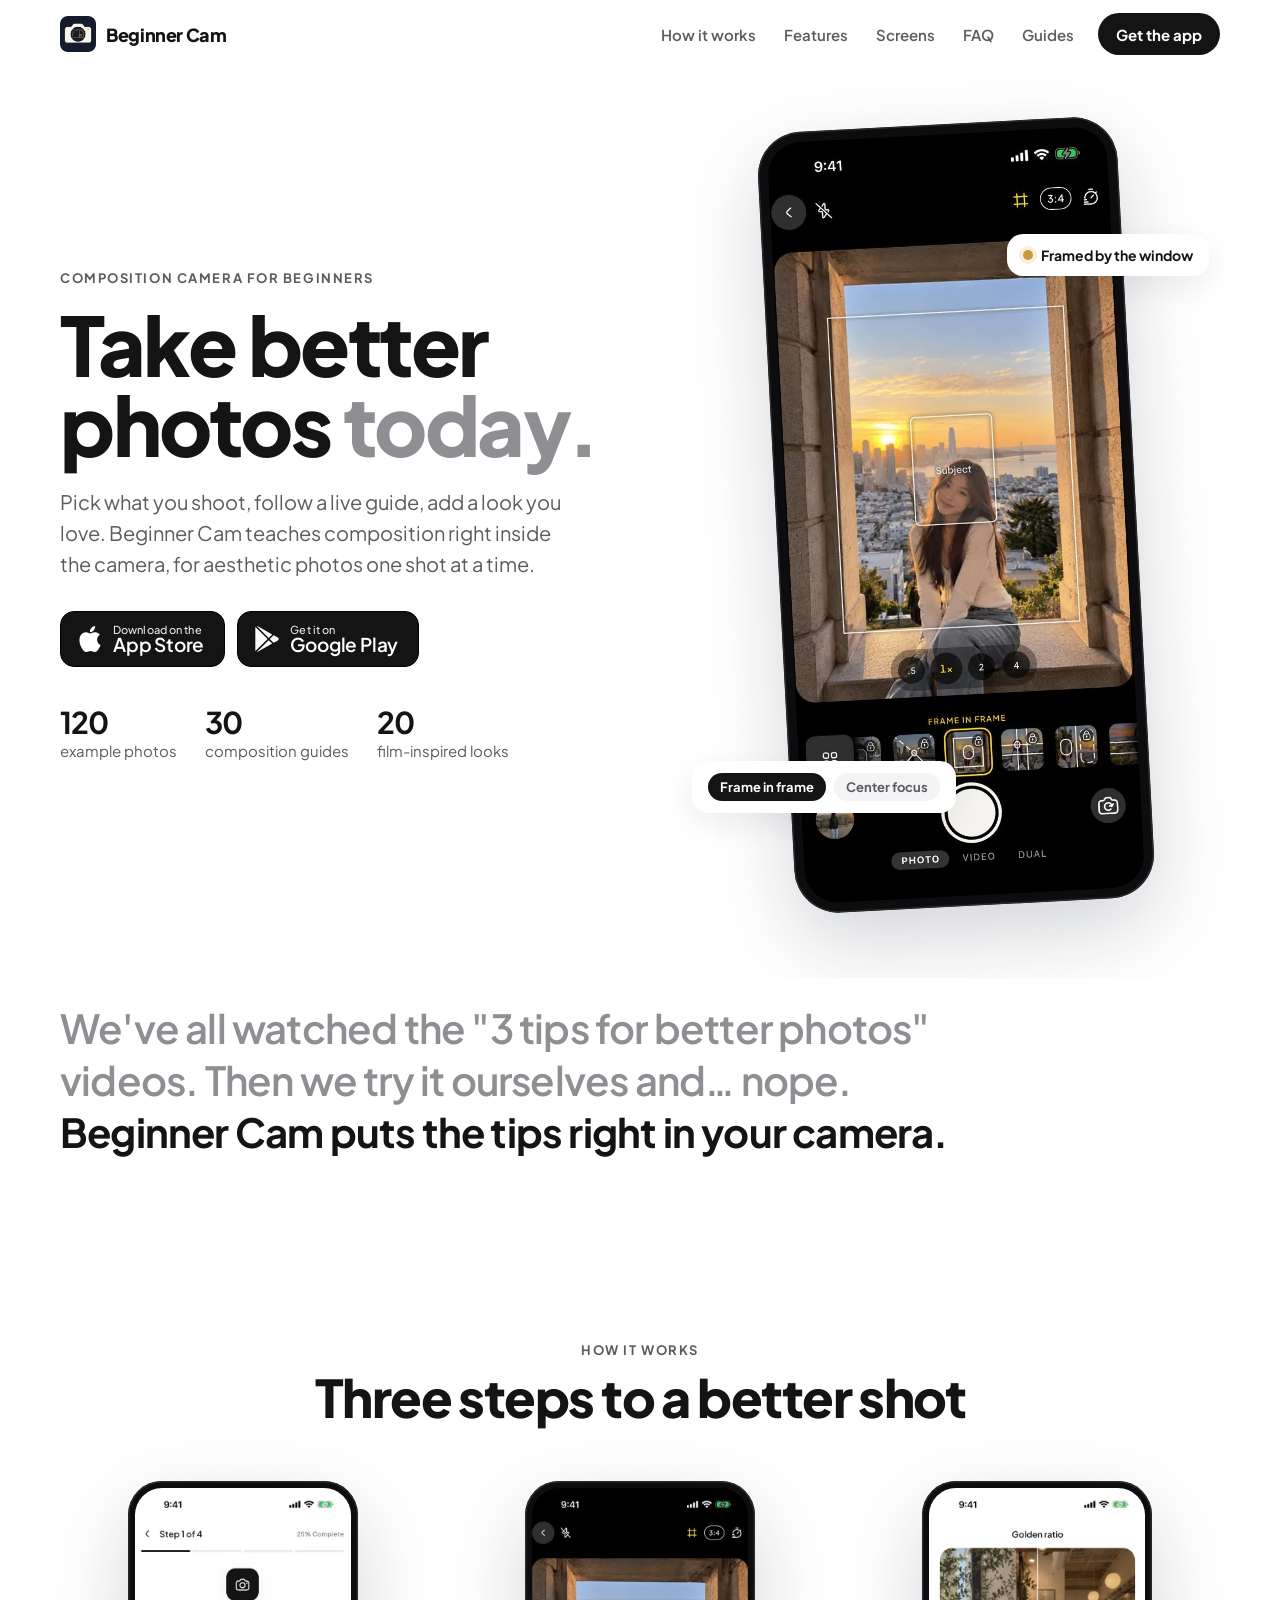
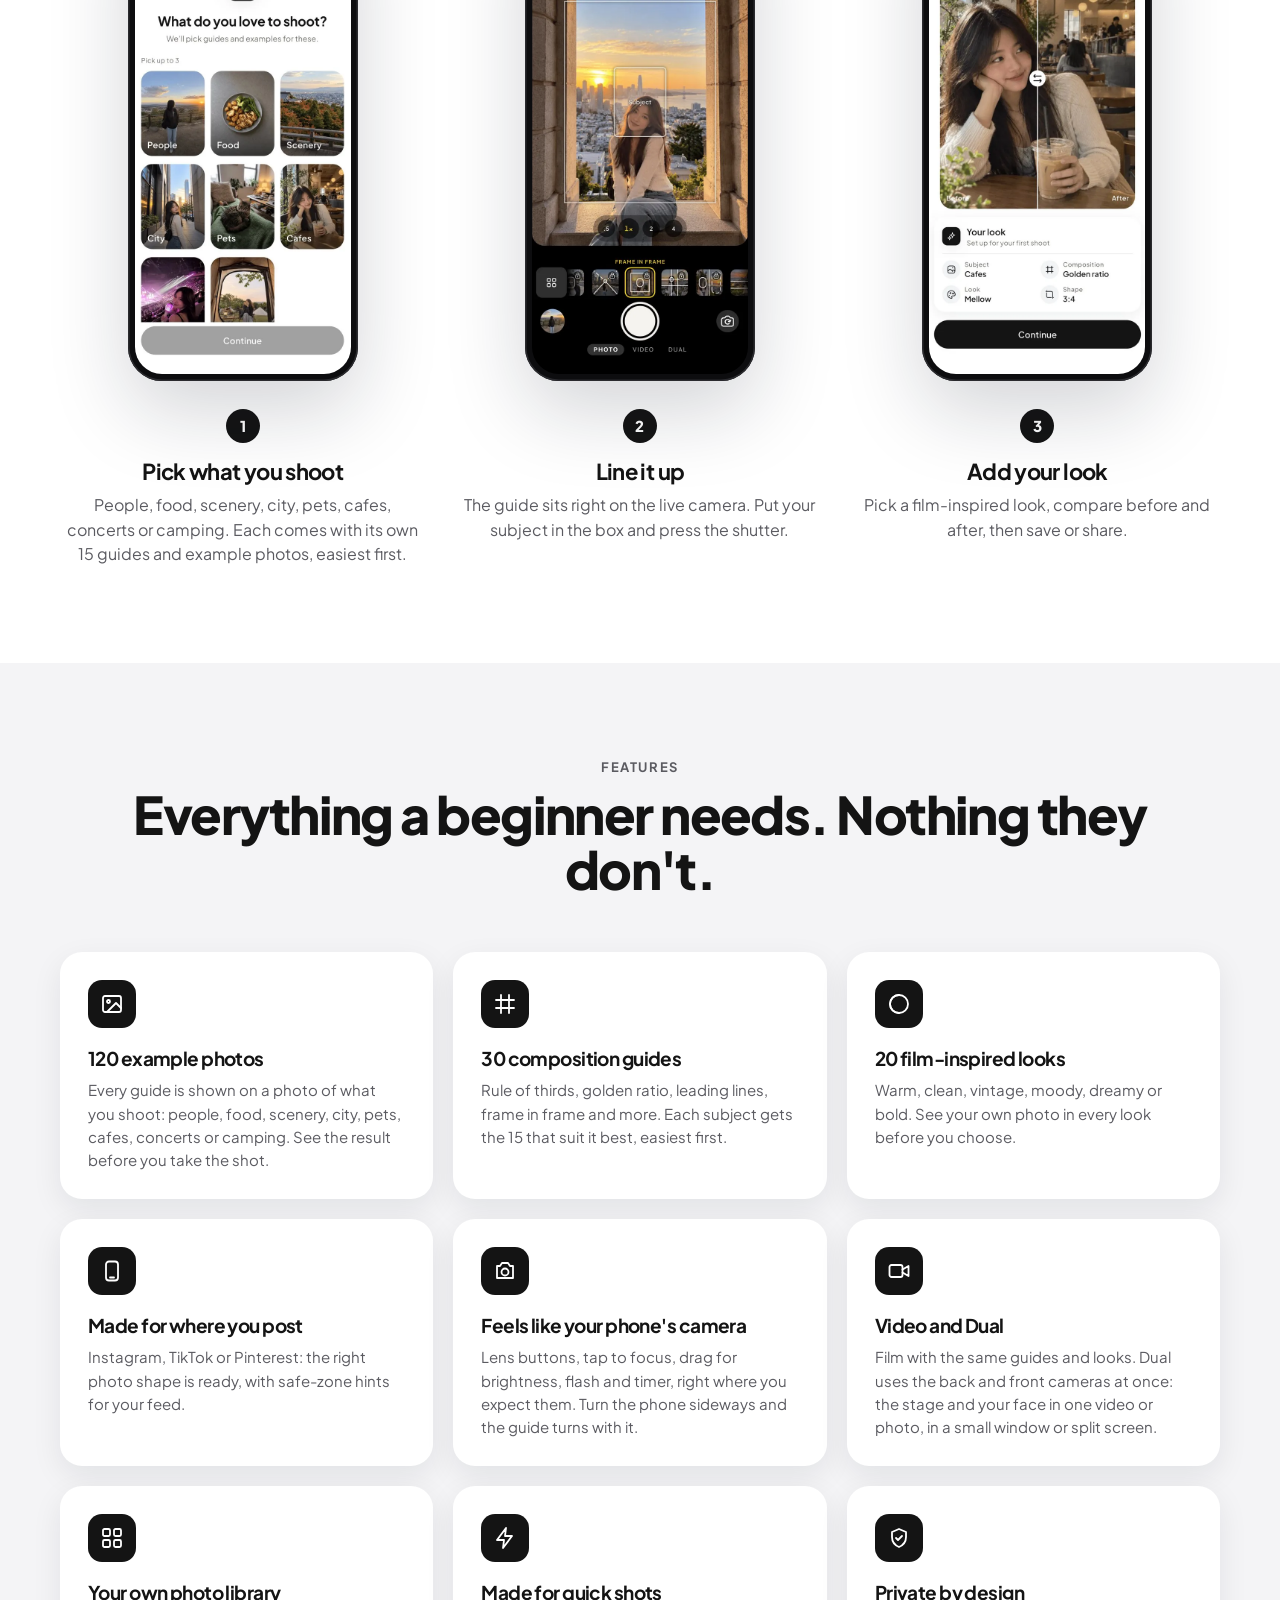
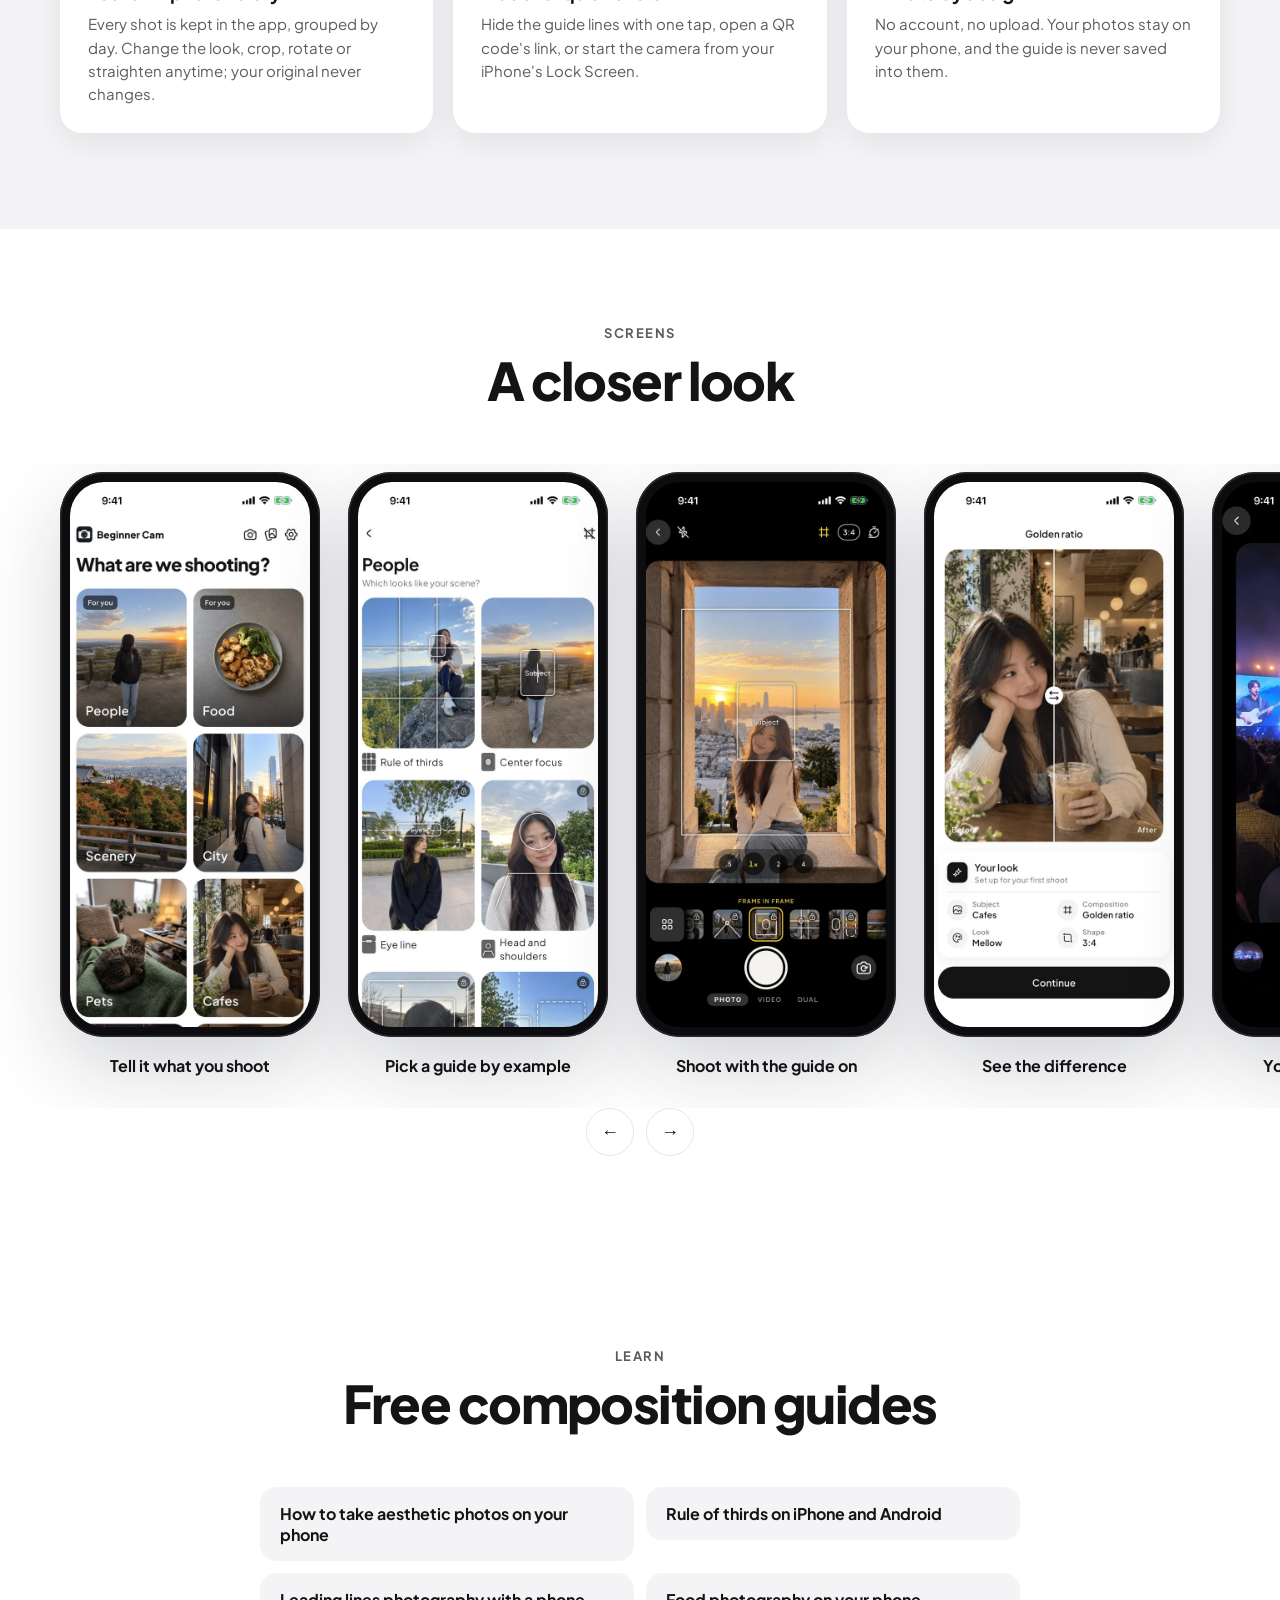
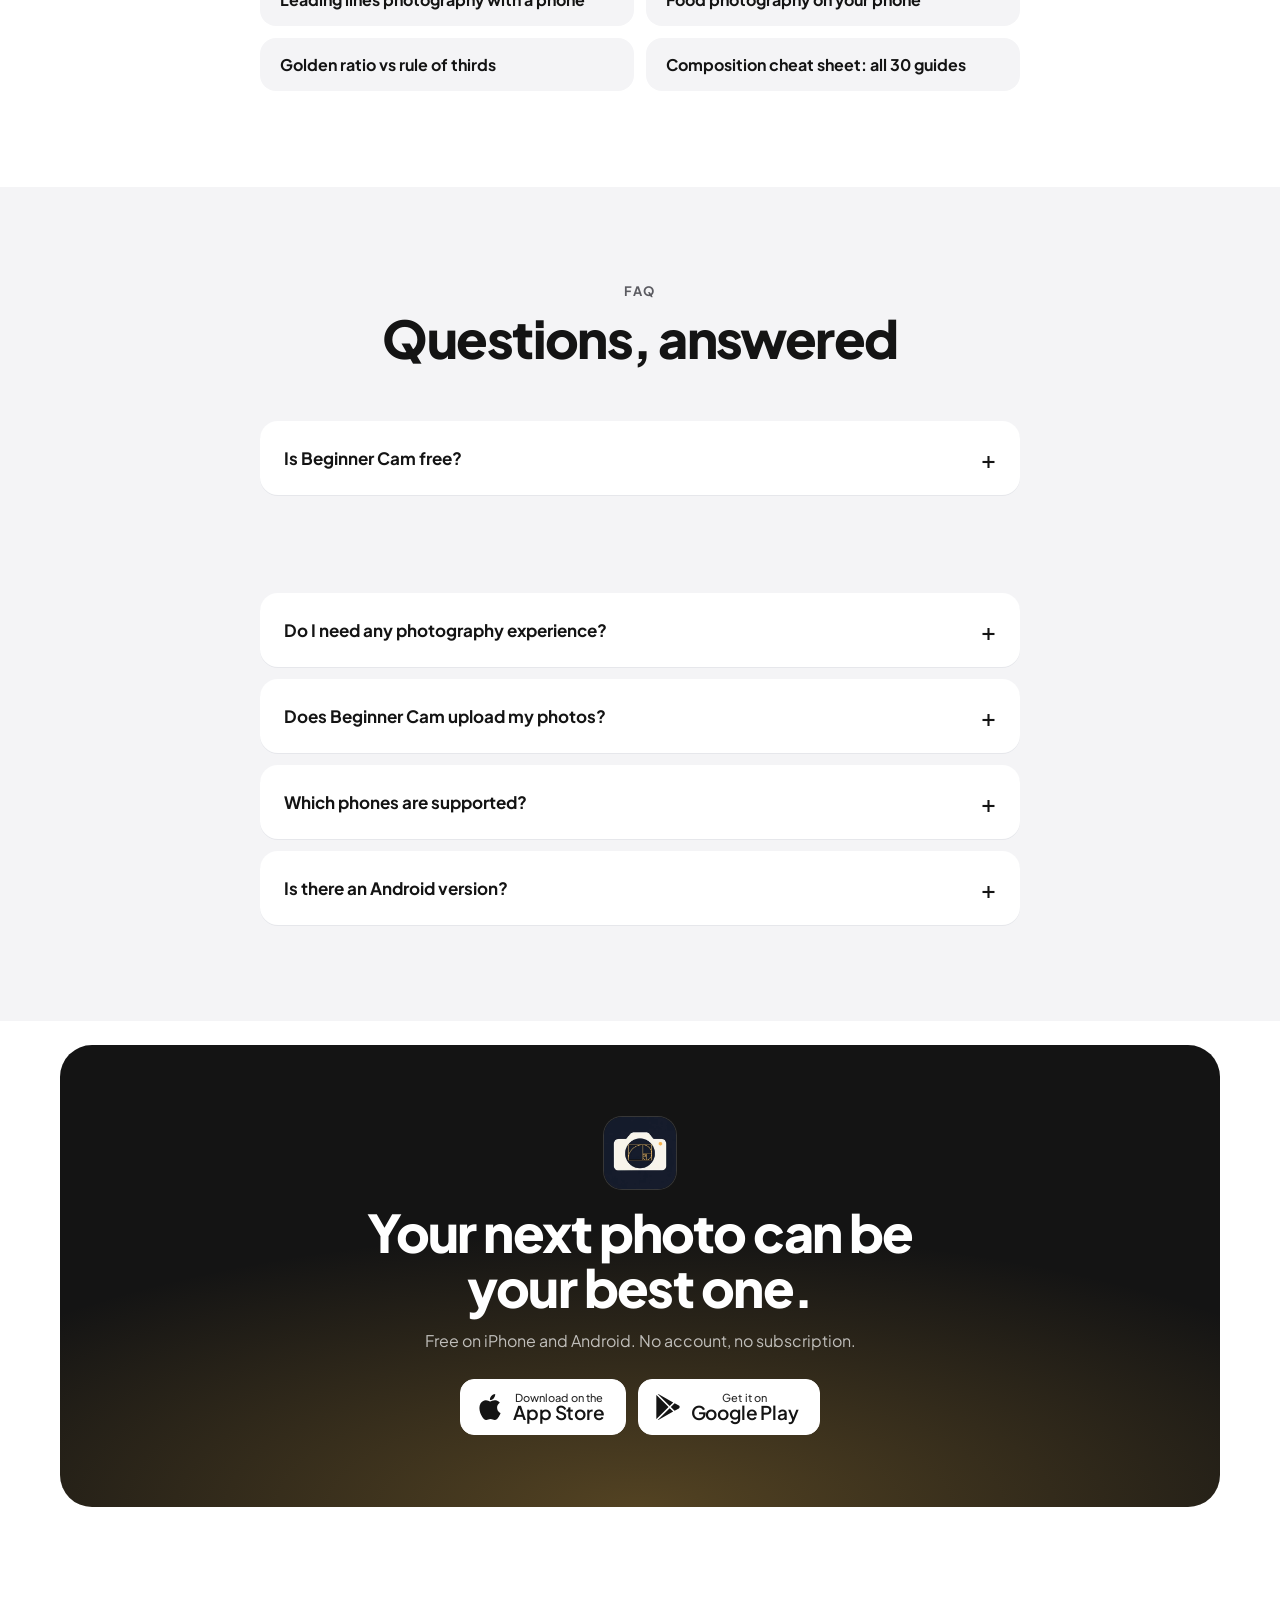
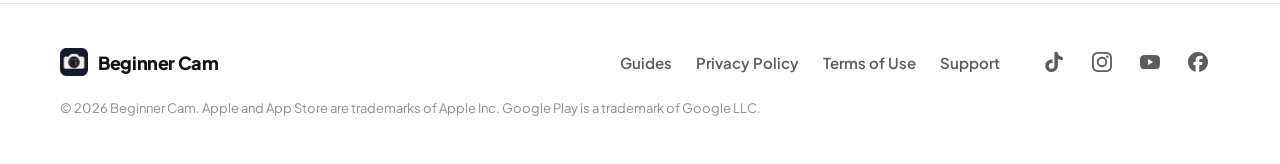
==== commit 5b957841: "release ios" ====
--- a/index.html
+++ b/index.html
@@ -11,8 +11,8 @@
   <link rel="canonical" href="https://beginnercam.com/">
   <meta name="robots" content="index, follow, max-image-preview:large">
   <meta name="theme-color" content="#ffffff">
-  <!-- Smart App Banner: add on the day the iPhone app is live (README.md):
-  <meta name="apple-itunes-app" content="app-id=6823768363"> -->
+  <!-- Smart App Banner: add on the day the iPhone app is live (README.md): -->
+  <meta name="apple-itunes-app" content="app-id=6823768363">
 
   <!-- Open Graph and Twitter cards -->
   <meta property="og:type" content="website">
@@ -57,7 +57,8 @@
         "https://www.instagram.com/beginnercamapp/",
         "https://www.youtube.com/@Beginnercamapp",
         "https://www.facebook.com/beginnercamapp",
-        "https://play.google.com/store/apps/details?id=com.reach.beginnercamera"
+        "https://play.google.com/store/apps/details?id=com.reach.beginnercamera",
+        "https://apps.apple.com/us/app/beginner-cam-aesthetic-guide/id6823768363"
       ]
     },
     {
@@ -80,7 +81,8 @@
       "url": "https://beginnercam.com/",
       "image": "https://beginnercam.com/assets/og-image.jpg",
       "downloadUrl": [
-        "https://play.google.com/store/apps/details?id=com.reach.beginnercamera"
+        "https://play.google.com/store/apps/details?id=com.reach.beginnercamera",
+        "https://apps.apple.com/us/app/beginner-cam-aesthetic-guide/id6823768363"
       ],
       "publisher": {
         "@id": "https://beginnercam.com/#org"
--- a/css/style.css
+++ b/css/style.css
@@ -28,7 +28,7 @@
 *::before,
 *::after { box-sizing: border-box; }
 
-html { scroll-behavior: smooth; scroll-padding-top: 96px; }
+html { scroll-behavior: smooth; scroll-padding-top: 96px; -webkit-tap-highlight-color: transparent; }
 body { margin: 0; overflow-x: hidden; background: var(--canvas); }
 img { display: block; max-width: 100%; height: auto; }
 a { color: inherit; text-decoration: none; }
